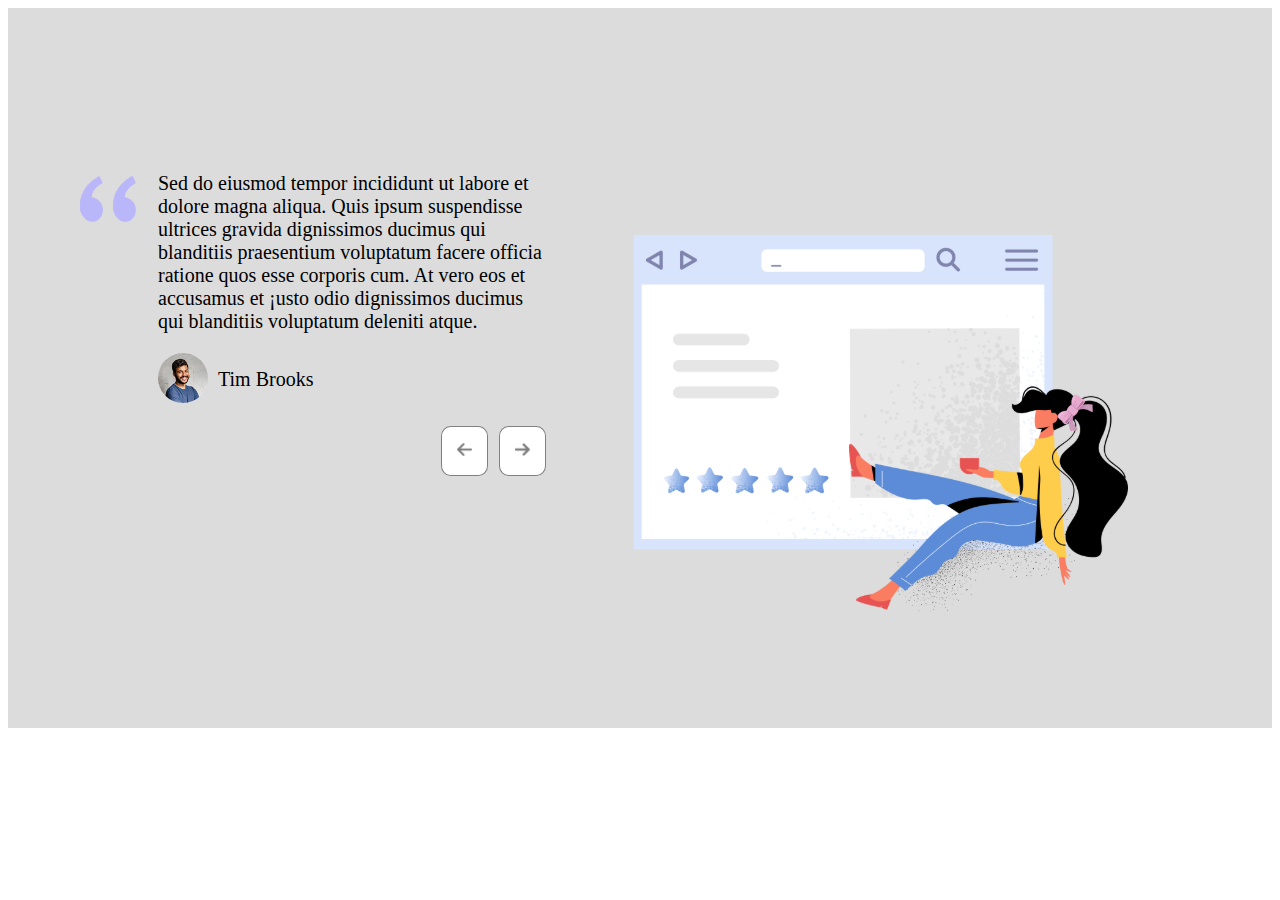
==== HTML_CSS/index.html @ 1d53e99b "añadiendo html y css seccion 4" ====
<!DOCTYPE html>
<html lang="en">
<head>
    <meta charset="UTF-8">
    <meta http-equiv="X-UA-Compatible" content="IE=edge">
    <meta name="viewport" content="width=device-width, initial-scale=1.0">
    <link rel="stylesheet" type="text/css" href="CSS/index.css">
    <title>LABORATORIO_EXTRA</title>
</head>
<body>
    <div class="Contenedor">
        <div class="Header">
           
        </div>
        <div class="Seccion1">

        </div>
        <div class="Seccion2">

        </div>
        <div class="Seccion3">

        </div>
        
        <div class="Seccion4">
            <div class="izquierda">
                <img src="IMAGENES/bloquote.png" class="comillas">
                <div class="texto">

                    <p>Sed do eiusmod tempor incididunt ut labore et dolore magna aliqua. Quis ipsum suspendisse ultrices gravida dignissimos
                        
                        
                        ducimus qui blanditiis praesentium voluptatum facere officia
                        ratione quos esse corporis cum.
                        
                        At vero eos et accusamus et ¡usto odio dignissimos ducimus qui
                        blanditiis voluptatum deleniti atque.
                        </p>
                    <img src="IMAGENES/people.jpeg" class="imagenpersona">
                    <p class="nombrepersona">Tim Brooks</p>

                
                <div class="botones">
                    <button type="button" class="botonizq"> <img src="IMAGENES/flecha-drc.png" class="boton1"></button>
                    <button type="button" class="botondca" > <img src="IMAGENES/flecha-izq.png" class="boton2"></button>
                </div>
            </div>
            </div>
            <div class="derecha">
            <img src="IMAGENES/illustration-2.svg">
            
        </div>
        </div>
        <div class="Footer">
        </div>
    </div>
</body>
</html>
---- HTML_CSS/CSS/index.css ----
.Seccion4 {

    align-items: left;
	display: flex;
	flex-direction: row;
	height: 80vh;
    background-color:#DCDCDC;
}
.comillas{
    align-content: left;
    margin-right: -23px;
    margin-top:160px;
    margin-left:70px;
    height:60px;
    width: 60px;

}



.imagenpersona{
    height: 50px;
    width: 50px;
    border-radius: 50%;
}
.izquierda {
	flex: 1;
	display: flex;
	flex-direction: column;
	align-items: left;
}

.texto {
    margin-top:-76px;
    margin-left:150px;
    width: 100%;
    font-size: 20px;
}

.botones{
    margin-top: 12px;
    align-items: right;
    float:right;
}
.boton1,.boton2{
    opacity: 50%;
    height:15px;
    width:15px;
}

.botonizq,.botondca{
    margin: 3px;
    padding:15px;
    background-color: white;
    border-radius: 20%;
    border: 0.4px solid grey;
    
}

.nombrepersona{
margin-left:60px;
margin-top: -40px;
}
.derecha {
    margin-left:90px;
    margin-top: 110px;
	flex: 2;
	display: flex;
	align-items: center;
	justify-content: center;
}
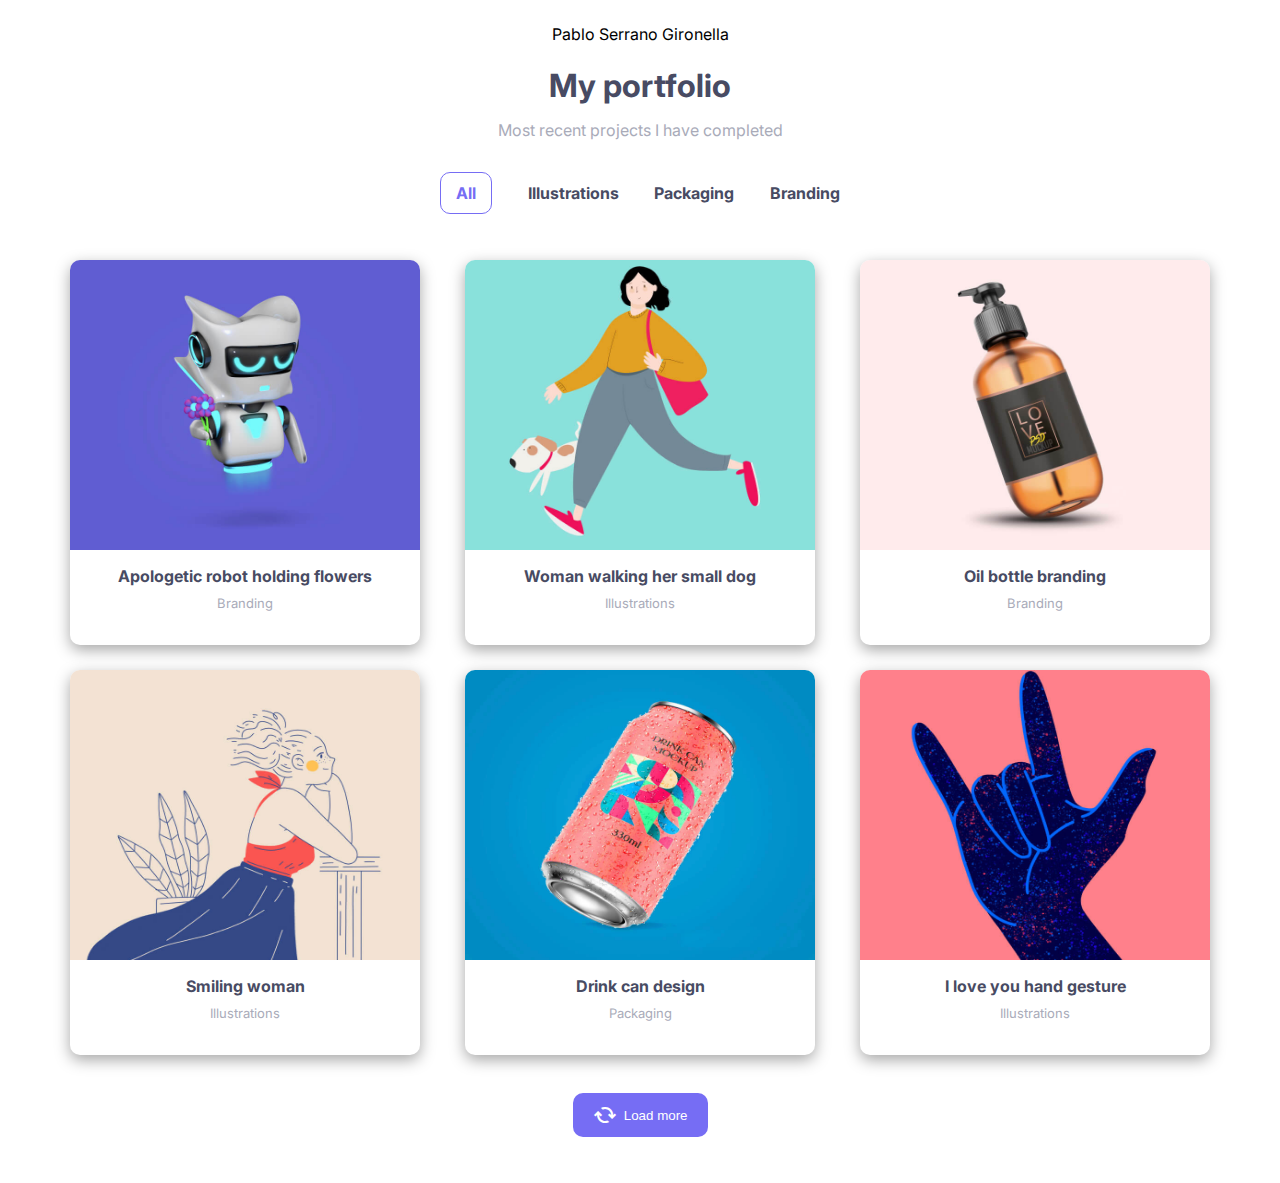
==== commit b5514162: "Terminado seccion 3" ====
--- a/HTML_CSS/index.html
+++ b/HTML_CSS/index.html
@@ -4,13 +4,17 @@
     <meta charset="UTF-8">
     <meta http-equiv="X-UA-Compatible" content="IE=edge">
     <meta name="viewport" content="width=device-width, initial-scale=1.0">
-    <link rel="stylesheet" type="text/css" href="CSS/index.css">
+    <link rel="preconnect" href="https://fonts.googleapis.com">
+    <link rel="preconnect" href="https://fonts.gstatic.com" crossorigin>
+    <link href="https://fonts.googleapis.com/css2?family=Inter&display=swap" rel="stylesheet">
+    <link rel="stylesheet" href="https://fonts.googleapis.com/css2?family=Material+Symbols+Outlined:opsz,wght,FILL,GRAD@48,400,0,0" />
+    <link rel="stylesheet" href="../HTML_CSS/CSS/index.css">
     <title>LABORATORIO_EXTRA</title>
 </head>
 <body>
     <div class="Contenedor">
         <div class="Header">
-           
+            <P>Pablo Serrano Gironella</P>
         </div>
         <div class="Seccion1">
 
@@ -19,39 +23,106 @@
 
         </div>
         <div class="Seccion3">
+            <div class="Contenedor">
+                <div class="Titulo">
+                    <h1>My portfolio</h1>
+                </div>
+                <div class="Subtitulo">
+                    <p>Most recent projects I have completed</p>
+                </div>
+                <div class="Nav">
+                    <div class="Azulito"><b>All</b></div>
+                    <p><b>Illustrations</b></p>
+                    <p><b>Packaging</b></p>
+                    <p><b>Branding</b></p>
+                </div>
+                <div class="FilaTarjeta">
+                    <div class="Tarjeta">
+                        <div class="Imagen">
+                            <img class="Images" src="../HTML_CSS/IMAGENES/image-01.png" alt="Imagen-1">
+                        </div>
+                        <div class="TituloTar">
+                            <p><b>Apologetic robot holding flowers</b></p>
+                        </div>
+                        <div class="SubtituloTar">
+                            <div class="Texto">Branding</div>
+                        </div>
+                    </div>
+                    <div class="Tarjeta">
+                        <div class="Imagen">
+                            <img class="Images" src="../HTML_CSS/IMAGENES/image-02.png" alt="Imagen-2">
+                        </div>
+                        <div class="TituloTar">
+                            <p><b>Woman walking her small dog</b></p>
+                        </div>
+                        <div class="SubtituloTar">
+                            <div class="Texto">Illustrations</div>
+                        </div>
+                    </div>
+                    <div class="Tarjeta">
+                        <div class="Imagen">
+                            <img class="Images" src="../HTML_CSS/IMAGENES/image-03.png" alt="Imagen-3">
+                        </div>
+                        <div class="TituloTar">
+                            <p><b>Oil bottle branding</b></p>
+                        </div>
+                        <div class="SubtituloTar">
+                            <div class="Texto">Branding</div>
+                        </div>
+                    </div>
+                </div>
+                <div class="FilaTarjeta">
+                    <div class="Tarjeta">
+                        <div class="Imagen">
+                            <img class="Images" src="../HTML_CSS/IMAGENES/image-04.png" alt="Imagen-4">
+                        </div>
+                        <div class="TituloTar">
+                            <p><b>Smiling woman</b></p>
+                        </div>
+                        <div class="SubtituloTar">
+                            <div class="Texto">Illustrations</div>
+                        </div>
+                    </div>
+                    <div class="Tarjeta">
+                        <div class="Imagen">
+                            <img class="Images" src="../HTML_CSS/IMAGENES/image-05.png" alt="Imagen-5">
+                        </div>
+                        <div class="TituloTar">
+                            <p><b>Drink can design</b></p>
+                        </div>
+                        <div class="SubtituloTar">
+                            <div class="Texto">Packaging</div>
+                        </div>
+                    </div>
+                    <div class="Tarjeta">
+                        <div class="Imagen">
+                            <img class="Images" src="../HTML_CSS/IMAGENES/image-06.png" alt="Imagen-6">
+                        </div>
+                        <div class="TituloTar">
+                            <p><b>I love you hand gesture</b></p>
+                        </div>
+                        <div class="SubtituloTar">
+                            <div class="Texto">Illustrations</div>
+                        </div>
+                    </div>
+                </div>
+                <div class="EspacioBoton">
+                    <button class="button">
+                        <div class="Boton">
+                            <div class="Refresh">
+                                <span id="Blanco" class="material-symbols-outlined">cached</span>
+                            </div>
+                            <p>Load more</p>
+                        </div>
+                    </button>
+                </div>
+            </div>
+        </div>
+        <div class="Seccion4">
 
         </div>
-        
-        <div class="Seccion4">
-            <div class="izquierda">
-                <img src="IMAGENES/bloquote.png" class="comillas">
-                <div class="texto">
+        <div class="Footer">
 
-                    <p>Sed do eiusmod tempor incididunt ut labore et dolore magna aliqua. Quis ipsum suspendisse ultrices gravida dignissimos
-                        
-                        
-                        ducimus qui blanditiis praesentium voluptatum facere officia
-                        ratione quos esse corporis cum.
-                        
-                        At vero eos et accusamus et ¡usto odio dignissimos ducimus qui
-                        blanditiis voluptatum deleniti atque.
-                        </p>
-                    <img src="IMAGENES/people.jpeg" class="imagenpersona">
-                    <p class="nombrepersona">Tim Brooks</p>
-
-                
-                <div class="botones">
-                    <button type="button" class="botonizq"> <img src="IMAGENES/flecha-drc.png" class="boton1"></button>
-                    <button type="button" class="botondca" > <img src="IMAGENES/flecha-izq.png" class="boton2"></button>
-                </div>
-            </div>
-            </div>
-            <div class="derecha">
-            <img src="IMAGENES/illustration-2.svg">
-            
-        </div>
-        </div>
-        <div class="Footer">
         </div>
     </div>
 </body>
--- a/HTML_CSS/CSS/index.css
+++ b/HTML_CSS/CSS/index.css
@@ -1,71 +1,162 @@
-.Seccion4 {
-
-    align-items: left;
-	display: flex;
-	flex-direction: row;
-	height: 80vh;
-    background-color:#DCDCDC;
-}
-.comillas{
-    align-content: left;
-    margin-right: -23px;
-    margin-top:160px;
-    margin-left:70px;
-    height:60px;
-    width: 60px;
-
+body{
+    font-family: 'Inter', sans-serif;
 }
 
+.header-grid {
+    display: grid;
+    grid-template-columns: 80px auto auto auto auto auto auto auto;
+    gap: 10px;
+    padding: 10px;
+    box-shadow: 0px 2px 3px 0px gray;
+    height: 85px;
+    position: relative;
+}
 
-
-.imagenpersona{
-    height: 50px;
-    width: 50px;
-    border-radius: 50%;
-}
-.izquierda {
-	flex: 1;
-	display: flex;
-	flex-direction: column;
-	align-items: left;
+.imagen-logo {
+    box-shadow: 0px 0px 3px 0px gray;
+    height: 70px;
+    width: 70px;
+    border-radius: 30px;
+    margin-top: 10%;
 }
 
 .texto {
-    margin-top:-76px;
-    margin-left:150px;
-    width: 100%;
-    font-size: 20px;
+    font-family: 'Inter', sans-serif;
+    font-size: 35px;
+    color: rgb(68, 68, 68);
 }
 
-.botones{
-    margin-top: 12px;
-    align-items: right;
-    float:right;
-}
-.boton1,.boton2{
-    opacity: 50%;
-    height:15px;
-    width:15px;
+.Images{
+    width: 350px;
+    height: 290px;
+    border-top-left-radius: 10px;
+    border-top-right-radius: 10px;
 }
 
-.botonizq,.botondca{
-    margin: 3px;
-    padding:15px;
-    background-color: white;
-    border-radius: 20%;
-    border: 0.4px solid grey;
-    
+#Blanco{
+    color: white;
 }
 
-.nombrepersona{
-margin-left:60px;
-margin-top: -40px;
+.button{
+    display: flex;
+    flex-direction: row;
+    justify-content: center;
+    color: white;
+    background-color: #766df4;
+    border: none;
+    border-radius: 10px;
+    width: 135px;
 }
-.derecha {
-    margin-left:90px;
-    margin-top: 110px;
-	flex: 2;
-	display: flex;
-	align-items: center;
-	justify-content: center;
+
+.Contenedor{
+    display: flex;
+    flex-direction: column;
+    align-items: center;
+    font-family: 'Inter', sans-serif;
 }
+
+.Titulo{
+    display: flex;
+    flex-direction: column;
+    align-items: center;
+    justify-content: center;
+    height: 50px;
+    color: rgb(72, 75, 99);
+}
+
+.Subtitulo{
+    display: flex;
+    flex-direction: column;
+    align-items: center;
+    justify-content: center;
+    height: 40px;
+    color: rgb(169, 171, 185);
+    font-size: 16px;
+}
+
+.Nav{
+    display: flex;
+    flex-direction: row;
+    justify-content: space-between;
+    align-items: center;
+    height: 85px;
+    width: 400px;
+    color: rgb(72, 75, 99);
+}
+
+.Azulito{
+    display: flex;
+    flex-direction: column;
+    align-items: center;
+    justify-content: center;
+    height: 40px;
+    width: 50px;
+    color: #766df4;
+    border: 1px solid #766df4;
+    border-radius: 10px;
+}
+
+.FilaTarjeta{
+    display: flex;
+    flex-direction: row;
+    align-items: center;
+    justify-content: space-between;
+    margin-top: 25px;
+    width: 1140px;
+}
+
+.Tarjeta{
+    display: flex;
+    flex-direction: column;
+    align-items: center;
+    justify-content: center;
+    border-radius: 10px;
+    box-shadow: rgba(0, 0, 0, 0.35) 0px 5px 15px;
+}
+
+.Imagen{
+    display: flex;
+    width: 350px;
+    height: 290px;
+}
+
+.TituloTar{
+    display: flex;
+    flex-direction: row;
+    height: 45px;
+    color: rgb(72, 75, 99);
+}
+
+.SubtituloTar{
+    display: flex;
+    flex-direction: row;
+    font-size: 13px;
+    color: rgb(169, 171, 185);
+}
+
+.Texto{
+    display: flex;
+    flex-direction: row;
+    height: 50px;
+}
+
+.EspacioBoton{
+    display: flex;
+    flex-direction: column;
+    align-items: flex-start;
+    height: 120px;
+    justify-content: space-around;
+}
+
+.Boton{
+    display: flex;
+    flex-direction: row;
+    justify-content: space-between;
+    width: 95px;
+}
+
+.Refresh{
+    display: flex;
+    flex-direction: column;
+    justify-content: center;
+}
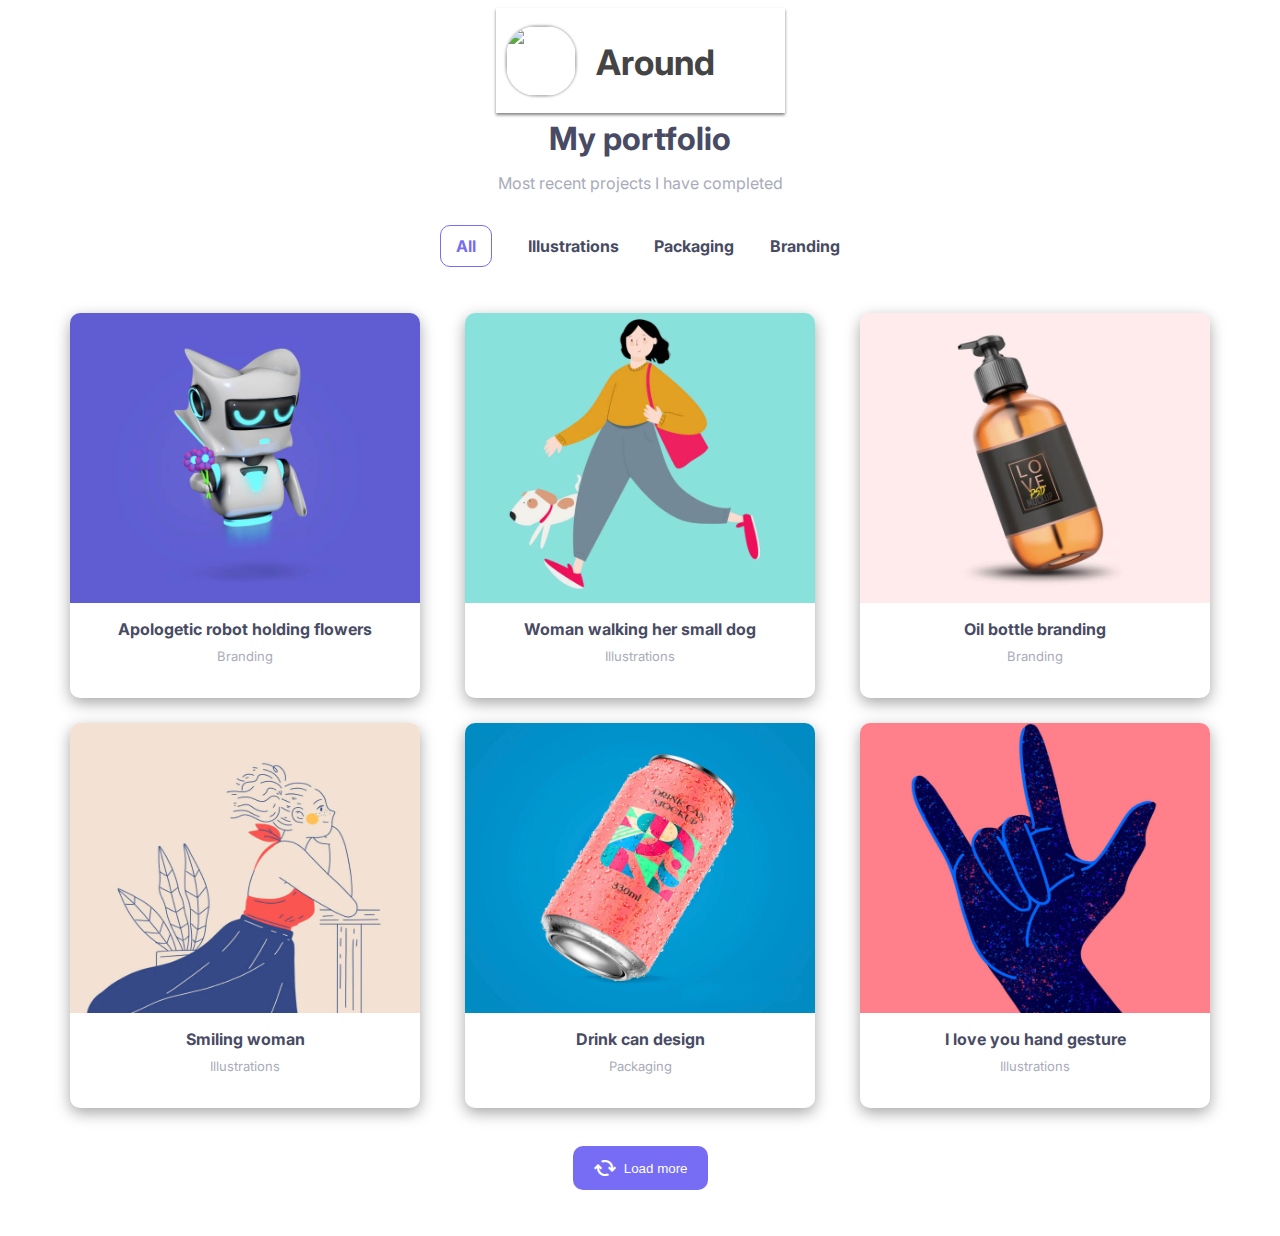
==== commit d8be5b7b: "Merge branch 'feature/Seccion3' into develop" ====
--- a/HTML_CSS/index.html
+++ b/HTML_CSS/index.html
@@ -13,11 +13,9 @@
 </head>
 <body>
     <div class="Contenedor">
-        <div class="Header">
-            <P>Pablo Serrano Gironella</P>
-        </div>
-        <div class="Seccion1">
-
+        <div class="header-grid">
+            <img class="imagen-logo" src="D:\pserrano\LENGMAR\LABREC\HTML_CSS\IMAGENES\logo-icon.png">
+            <h1 class="texto">Around</h1>
         </div>
         <div class="Seccion2">
 
--- a/HTML_CSS/CSS/index.css
+++ b/HTML_CSS/CSS/index.css
@@ -1,7 +1,6 @@
 body{
     font-family: 'Inter', sans-serif;
 }
-
 .header-grid {
     display: grid;
     grid-template-columns: 80px auto auto auto auto auto auto auto;
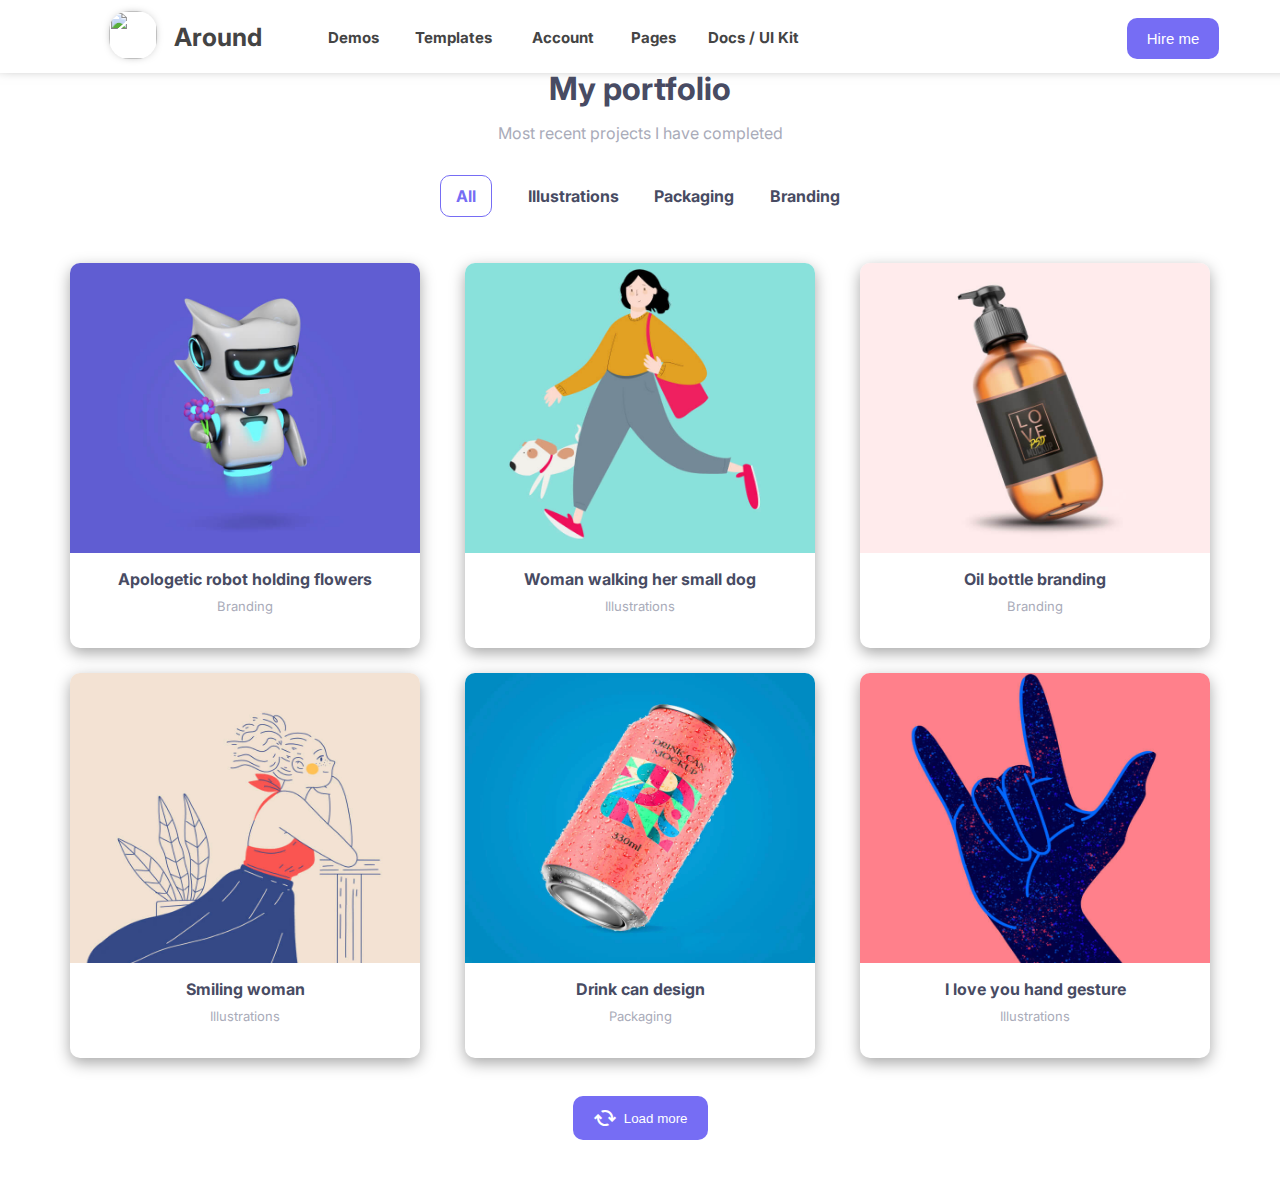
==== commit 65e08a53: "Terminado header" ====
--- a/HTML_CSS/index.html
+++ b/HTML_CSS/index.html
@@ -1,5 +1,6 @@
 <!DOCTYPE html>
 <html lang="en">
+
 <head>
     <meta charset="UTF-8">
     <meta http-equiv="X-UA-Compatible" content="IE=edge">
@@ -7,121 +8,150 @@
     <link rel="preconnect" href="https://fonts.googleapis.com">
     <link rel="preconnect" href="https://fonts.gstatic.com" crossorigin>
     <link href="https://fonts.googleapis.com/css2?family=Inter&display=swap" rel="stylesheet">
-    <link rel="stylesheet" href="https://fonts.googleapis.com/css2?family=Material+Symbols+Outlined:opsz,wght,FILL,GRAD@48,400,0,0" />
+    <link rel="stylesheet"
+        href="https://fonts.googleapis.com/css2?family=Material+Symbols+Outlined:opsz,wght,FILL,GRAD@48,400,0,0" />
     <link rel="stylesheet" href="../HTML_CSS/CSS/index.css">
     <title>LABORATORIO_EXTRA</title>
 </head>
+
 <body>
-    <div class="Contenedor">
-        <div class="header-grid">
-            <img class="imagen-logo" src="D:\pserrano\LENGMAR\LABREC\HTML_CSS\IMAGENES\logo-icon.png">
-            <h1 class="texto">Around</h1>
-        </div>
-        <div class="Seccion2">
-
-        </div>
-        <div class="Seccion3">
-            <div class="Contenedor">
-                <div class="Titulo">
-                    <h1>My portfolio</h1>
-                </div>
-                <div class="Subtitulo">
-                    <p>Most recent projects I have completed</p>
-                </div>
-                <div class="Nav">
-                    <div class="Azulito"><b>All</b></div>
-                    <p><b>Illustrations</b></p>
-                    <p><b>Packaging</b></p>
-                    <p><b>Branding</b></p>
-                </div>
-                <div class="FilaTarjeta">
-                    <div class="Tarjeta">
-                        <div class="Imagen">
-                            <img class="Images" src="../HTML_CSS/IMAGENES/image-01.png" alt="Imagen-1">
-                        </div>
-                        <div class="TituloTar">
-                            <p><b>Apologetic robot holding flowers</b></p>
-                        </div>
-                        <div class="SubtituloTar">
-                            <div class="Texto">Branding</div>
-                        </div>
-                    </div>
-                    <div class="Tarjeta">
-                        <div class="Imagen">
-                            <img class="Images" src="../HTML_CSS/IMAGENES/image-02.png" alt="Imagen-2">
-                        </div>
-                        <div class="TituloTar">
-                            <p><b>Woman walking her small dog</b></p>
-                        </div>
-                        <div class="SubtituloTar">
-                            <div class="Texto">Illustrations</div>
-                        </div>
-                    </div>
-                    <div class="Tarjeta">
-                        <div class="Imagen">
-                            <img class="Images" src="../HTML_CSS/IMAGENES/image-03.png" alt="Imagen-3">
-                        </div>
-                        <div class="TituloTar">
-                            <p><b>Oil bottle branding</b></p>
-                        </div>
-                        <div class="SubtituloTar">
-                            <div class="Texto">Branding</div>
-                        </div>
-                    </div>
-                </div>
-                <div class="FilaTarjeta">
-                    <div class="Tarjeta">
-                        <div class="Imagen">
-                            <img class="Images" src="../HTML_CSS/IMAGENES/image-04.png" alt="Imagen-4">
-                        </div>
-                        <div class="TituloTar">
-                            <p><b>Smiling woman</b></p>
-                        </div>
-                        <div class="SubtituloTar">
-                            <div class="Texto">Illustrations</div>
-                        </div>
-                    </div>
-                    <div class="Tarjeta">
-                        <div class="Imagen">
-                            <img class="Images" src="../HTML_CSS/IMAGENES/image-05.png" alt="Imagen-5">
-                        </div>
-                        <div class="TituloTar">
-                            <p><b>Drink can design</b></p>
-                        </div>
-                        <div class="SubtituloTar">
-                            <div class="Texto">Packaging</div>
-                        </div>
-                    </div>
-                    <div class="Tarjeta">
-                        <div class="Imagen">
-                            <img class="Images" src="../HTML_CSS/IMAGENES/image-06.png" alt="Imagen-6">
-                        </div>
-                        <div class="TituloTar">
-                            <p><b>I love you hand gesture</b></p>
-                        </div>
-                        <div class="SubtituloTar">
-                            <div class="Texto">Illustrations</div>
-                        </div>
-                    </div>
-                </div>
-                <div class="EspacioBoton">
-                    <button class="button">
-                        <div class="Boton">
-                            <div class="Refresh">
-                                <span id="Blanco" class="material-symbols-outlined">cached</span>
-                            </div>
-                            <p>Load more</p>
-                        </div>
-                    </button>
+    <div class="header">
+        <div class="flex-container">
+            <div> </div>
+            <div>
+                <img class="imagen-logo" src="D:\pserrano\LENGMAR\LABREC\HTML_CSS\IMAGENES\logo-icon.png">
+            </div>
+            <div>
+                <h1 class="texto">Around</h1>
+            </div>
+            <div>
+                <h3 class="texto-peq">Demos</h3>
+            </div>
+            <div>
+                <h3 class="texto-peq">Templates</h3>
+            </div>
+            <div>
+                <h3 class="texto-peq">Account</h3>
+            </div>
+            <div>
+                <h3 class="texto-peq">Pages</h3>
+            </div>
+            <div>
+                <h3 class="texto-peq">Docs / UI Kit</h3>
+            </div>
+            <div> </div>
+            <div>
+                <div>
+                    <button class="btn">Hire me</button>
                 </div>
             </div>
         </div>
-        <div class="Seccion4">
+    </div>
+    <div class="Seccion2">
 
-        </div>
-        <div class="Footer">
-
+    </div>
+    <div class="Seccion3">
+        <div class="Contenedor">
+            <div class="Titulo">
+                <h1>My portfolio</h1>
+            </div>
+            <div class="Subtitulo">
+                <p>Most recent projects I have completed</p>
+            </div>
+            <div class="Nav">
+                <div class="Azulito"><b>All</b></div>
+                <p><b>Illustrations</b></p>
+                <p><b>Packaging</b></p>
+                <p><b>Branding</b></p>
+            </div>
+            <div class="FilaTarjeta">
+                <div class="Tarjeta">
+                    <div class="Imagen">
+                        <img class="Images" src="../HTML_CSS/IMAGENES/image-01.png" alt="Imagen-1">
+                    </div>
+                    <div class="TituloTar">
+                        <p><b>Apologetic robot holding flowers</b></p>
+                    </div>
+                    <div class="SubtituloTar">
+                        <div class="Texto">Branding</div>
+                    </div>
+                </div>
+                <div class="Tarjeta">
+                    <div class="Imagen">
+                        <img class="Images" src="../HTML_CSS/IMAGENES/image-02.png" alt="Imagen-2">
+                    </div>
+                    <div class="TituloTar">
+                        <p><b>Woman walking her small dog</b></p>
+                    </div>
+                    <div class="SubtituloTar">
+                        <div class="Texto">Illustrations</div>
+                    </div>
+                </div>
+                <div class="Tarjeta">
+                    <div class="Imagen">
+                        <img class="Images" src="../HTML_CSS/IMAGENES/image-03.png" alt="Imagen-3">
+                    </div>
+                    <div class="TituloTar">
+                        <p><b>Oil bottle branding</b></p>
+                    </div>
+                    <div class="SubtituloTar">
+                        <div class="Texto">Branding</div>
+                    </div>
+                </div>
+            </div>
+            <div class="FilaTarjeta">
+                <div class="Tarjeta">
+                    <div class="Imagen">
+                        <img class="Images" src="../HTML_CSS/IMAGENES/image-04.png" alt="Imagen-4">
+                    </div>
+                    <div class="TituloTar">
+                        <p><b>Smiling woman</b></p>
+                    </div>
+                    <div class="SubtituloTar">
+                        <div class="Texto">Illustrations</div>
+                    </div>
+                </div>
+                <div class="Tarjeta">
+                    <div class="Imagen">
+                        <img class="Images" src="../HTML_CSS/IMAGENES/image-05.png" alt="Imagen-5">
+                    </div>
+                    <div class="TituloTar">
+                        <p><b>Drink can design</b></p>
+                    </div>
+                    <div class="SubtituloTar">
+                        <div class="Texto">Packaging</div>
+                    </div>
+                </div>
+                <div class="Tarjeta">
+                    <div class="Imagen">
+                        <img class="Images" src="../HTML_CSS/IMAGENES/image-06.png" alt="Imagen-6">
+                    </div>
+                    <div class="TituloTar">
+                        <p><b>I love you hand gesture</b></p>
+                    </div>
+                    <div class="SubtituloTar">
+                        <div class="Texto">Illustrations</div>
+                    </div>
+                </div>
+            </div>
+            <div class="EspacioBoton">
+                <button class="button">
+                    <div class="Boton">
+                        <div class="Refresh">
+                            <span id="Blanco" class="material-symbols-outlined">cached</span>
+                        </div>
+                        <p>Load more</p>
+                    </div>
+                </button>
+            </div>
         </div>
     </div>
+    <div class="Seccion4">
+
+    </div>
+    <div class="Footer">
+
+    </div>
 </body>
+
 </html>--- a/HTML_CSS/CSS/index.css
+++ b/HTML_CSS/CSS/index.css
@@ -1,29 +1,60 @@
 body{
     font-family: 'Inter', sans-serif;
 }
-.header-grid {
-    display: grid;
-    grid-template-columns: 80px auto auto auto auto auto auto auto;
-    gap: 10px;
-    padding: 10px;
-    box-shadow: 0px 2px 3px 0px gray;
-    height: 85px;
-    position: relative;
-}
 
 .imagen-logo {
-    box-shadow: 0px 0px 3px 0px gray;
-    height: 70px;
-    width: 70px;
-    border-radius: 30px;
-    margin-top: 10%;
+    height: 48px;
+    width: 48px;
+    border-radius: 20px;
+    margin-top: 13px;
+    margin-bottom: -20px;
+    box-shadow: 0px 0px 12px -7px;
 }
 
 .texto {
     font-family: 'Inter', sans-serif;
-    font-size: 35px;
+    font-size: 25px;
+    line-height: 45px;
+    margin-left: -20%;
     color: rgb(68, 68, 68);
 }
+
+.texto-peq {
+    font-family: 'Inter', sans-serif;
+    font-size: 15px;
+    line-height: 30px;
+    color: rgb(68, 68, 68);
+    margin-top: 25px;
+}
+
+.texto-peq:hover:not(.active) {
+    color: rgb(118, 109, 244);
+}
+
+.flex-container {
+    display: grid;
+    grid-template-columns: 60px 100px 120px 100px 110px 90px 100px 120px 300px 150px;
+    margin: -10px;
+    box-shadow: 10px -20px 15px 10px;
+  }
+.flex-container > div {
+    width: 150px;
+    height: 75px;
+    text-align: center;
+}
+
+.btn {
+    margin-top: 20px;
+    background-color: rgb(118, 109, 244);
+    border: none;
+    border-radius: 10px;
+    color: white;
+    padding: 12px 20px;
+    font-size: 15px;
+  }
+  .btn:hover {
+    background-color:rgb(96, 88, 199);
+  }
 
 .Images{
     width: 350px;
@@ -158,4 +189,4 @@
     display: flex;
     flex-direction: column;
     justify-content: center;
-}
+}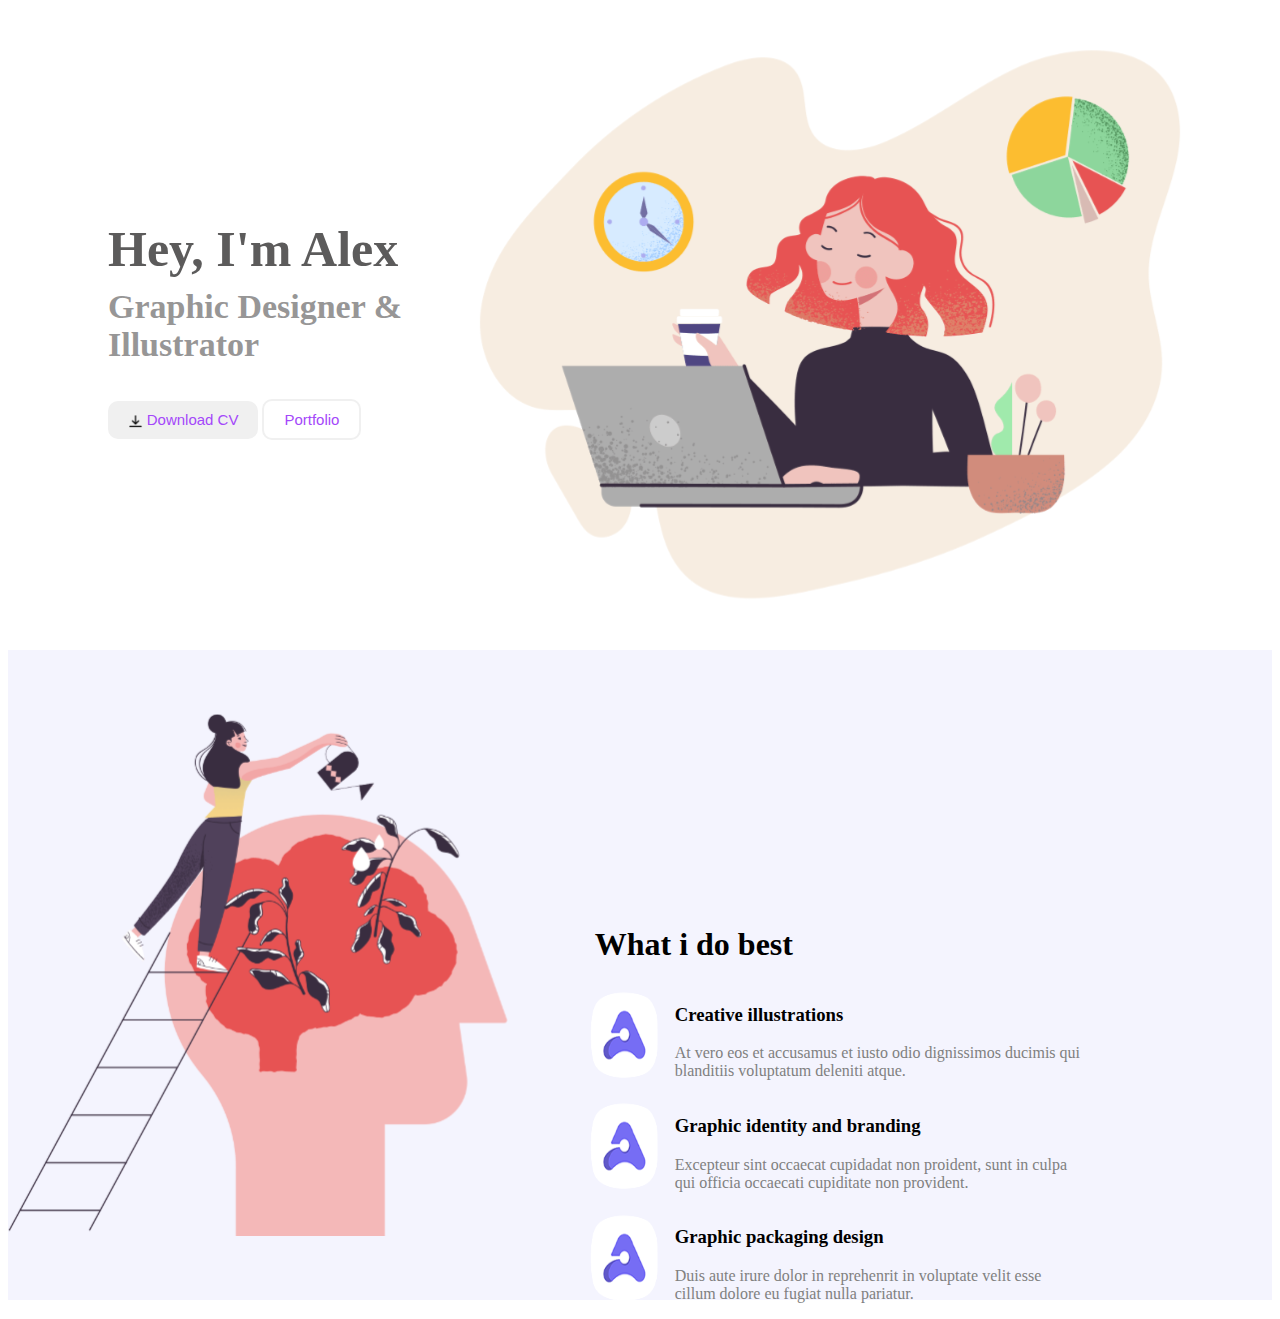
==== commit ba221691: "Subiendo cambios seccion 1 y 2" ====
--- a/HTML_CSS/index.html
+++ b/HTML_CSS/index.html
@@ -1,157 +1,73 @@
 <!DOCTYPE html>
 <html lang="en">
-
 <head>
     <meta charset="UTF-8">
     <meta http-equiv="X-UA-Compatible" content="IE=edge">
     <meta name="viewport" content="width=device-width, initial-scale=1.0">
-    <link rel="preconnect" href="https://fonts.googleapis.com">
-    <link rel="preconnect" href="https://fonts.gstatic.com" crossorigin>
-    <link href="https://fonts.googleapis.com/css2?family=Inter&display=swap" rel="stylesheet">
-    <link rel="stylesheet"
-        href="https://fonts.googleapis.com/css2?family=Material+Symbols+Outlined:opsz,wght,FILL,GRAD@48,400,0,0" />
-    <link rel="stylesheet" href="../HTML_CSS/CSS/index.css">
     <title>LABORATORIO_EXTRA</title>
+    <link rel="stylesheet" href="CSS/index.css">
 </head>
-
 <body>
-    <div class="header">
-        <div class="flex-container">
-            <div> </div>
-            <div>
-                <img class="imagen-logo" src="D:\pserrano\LENGMAR\LABREC\HTML_CSS\IMAGENES\logo-icon.png">
+    <div class="Contenedor">
+        <div class="Header">
+            <P></P>
+        </div>
+        <div class="seccion1">
+            <div class="texto">
+                <h2 class="texto1">Hey, I'm Alex</h2>
+                <h3 class="texto2">Graphic Designer & <br>Illustrator</h3>
+            <div class="botones">
+                <button class="boton1">
+                    <img src="IMAGENES/descargar.png" alt="Boton de descargar" srcset="">
+                    <span>Download CV</span>
+                </button>
+                <button class="boton2">
+                    <span>Portfolio</span>
+                </button>
             </div>
-            <div>
-                <h1 class="texto">Around</h1>
-            </div>
-            <div>
-                <h3 class="texto-peq">Demos</h3>
-            </div>
-            <div>
-                <h3 class="texto-peq">Templates</h3>
-            </div>
-            <div>
-                <h3 class="texto-peq">Account</h3>
-            </div>
-            <div>
-                <h3 class="texto-peq">Pages</h3>
-            </div>
-            <div>
-                <h3 class="texto-peq">Docs / UI Kit</h3>
-            </div>
-            <div> </div>
-            <div>
-                <div>
-                    <button class="btn">Hire me</button>
-                </div>
             </div>
         </div>
-    </div>
-    <div class="Seccion2">
 
-    </div>
-    <div class="Seccion3">
-        <div class="Contenedor">
-            <div class="Titulo">
-                <h1>My portfolio</h1>
-            </div>
-            <div class="Subtitulo">
-                <p>Most recent projects I have completed</p>
-            </div>
-            <div class="Nav">
-                <div class="Azulito"><b>All</b></div>
-                <p><b>Illustrations</b></p>
-                <p><b>Packaging</b></p>
-                <p><b>Branding</b></p>
-            </div>
-            <div class="FilaTarjeta">
-                <div class="Tarjeta">
-                    <div class="Imagen">
-                        <img class="Images" src="../HTML_CSS/IMAGENES/image-01.png" alt="Imagen-1">
-                    </div>
-                    <div class="TituloTar">
-                        <p><b>Apologetic robot holding flowers</b></p>
-                    </div>
-                    <div class="SubtituloTar">
-                        <div class="Texto">Branding</div>
-                    </div>
-                </div>
-                <div class="Tarjeta">
-                    <div class="Imagen">
-                        <img class="Images" src="../HTML_CSS/IMAGENES/image-02.png" alt="Imagen-2">
-                    </div>
-                    <div class="TituloTar">
-                        <p><b>Woman walking her small dog</b></p>
-                    </div>
-                    <div class="SubtituloTar">
-                        <div class="Texto">Illustrations</div>
-                    </div>
-                </div>
-                <div class="Tarjeta">
-                    <div class="Imagen">
-                        <img class="Images" src="../HTML_CSS/IMAGENES/image-03.png" alt="Imagen-3">
-                    </div>
-                    <div class="TituloTar">
-                        <p><b>Oil bottle branding</b></p>
-                    </div>
-                    <div class="SubtituloTar">
-                        <div class="Texto">Branding</div>
-                    </div>
-                </div>
-            </div>
-            <div class="FilaTarjeta">
-                <div class="Tarjeta">
-                    <div class="Imagen">
-                        <img class="Images" src="../HTML_CSS/IMAGENES/image-04.png" alt="Imagen-4">
-                    </div>
-                    <div class="TituloTar">
-                        <p><b>Smiling woman</b></p>
-                    </div>
-                    <div class="SubtituloTar">
-                        <div class="Texto">Illustrations</div>
-                    </div>
-                </div>
-                <div class="Tarjeta">
-                    <div class="Imagen">
-                        <img class="Images" src="../HTML_CSS/IMAGENES/image-05.png" alt="Imagen-5">
-                    </div>
-                    <div class="TituloTar">
-                        <p><b>Drink can design</b></p>
-                    </div>
-                    <div class="SubtituloTar">
-                        <div class="Texto">Packaging</div>
-                    </div>
-                </div>
-                <div class="Tarjeta">
-                    <div class="Imagen">
-                        <img class="Images" src="../HTML_CSS/IMAGENES/image-06.png" alt="Imagen-6">
-                    </div>
-                    <div class="TituloTar">
-                        <p><b>I love you hand gesture</b></p>
-                    </div>
-                    <div class="SubtituloTar">
-                        <div class="Texto">Illustrations</div>
-                    </div>
-                </div>
-            </div>
-            <div class="EspacioBoton">
-                <button class="button">
-                    <div class="Boton">
-                        <div class="Refresh">
-                            <span id="Blanco" class="material-symbols-outlined">cached</span>
-                        </div>
-                        <p>Load more</p>
-                    </div>
-                </button>
-            </div>
+        <div class="Seccion2">
+
+
+            <div class="textoseccion2">
+                <h1>What i do best</h1>
+                <div class="parte1">
+             <img class="ima1" src="IMAGENES/logo-icon.png" srcset="">
+            <h3>Creative illustrations</h3>
+            <p class="sub1">At vero eos et accusamus et iusto odio dignissimos ducimis qui <br/> blanditiis
+                voluptatum deleniti atque.
+            </p>
+        </div>
+        <div class="parte2">
+            <img class="ima2" src="IMAGENES/logo-icon.png" srcset="">
+            <h3>Graphic identity and branding</h3>
+            <p class="sub2">
+                Excepteur sint occaecat cupidadat non proident, sunt in culpa<br/>
+                qui officia occaecati cupiditate non provident.
+            </p>
+        </div>
+        <div class="parte3">
+            <img class="ima3" src="IMAGENES/logo-icon.png" srcset="">
+            <h3>Graphic packaging design</h3>
+            <p class="sub3">
+                Duis aute irure dolor in reprehenrit in voluptate  velit esse<br/>
+                cillum dolore eu fugiat nulla pariatur.
+            </p>
+        </div>
+        </div>
+        </div>
+
+        <div class="Seccion3">
+            <p></p>
+        </div>
+        <div class="Seccion4">
+
+        </div>
+        <div class="Footer">
+
         </div>
     </div>
-    <div class="Seccion4">
-
-    </div>
-    <div class="Footer">
-
-    </div>
 </body>
-
 </html>--- a/HTML_CSS/CSS/index.css
+++ b/HTML_CSS/CSS/index.css
@@ -1,192 +1,99 @@
-body{
-    font-family: 'Inter', sans-serif;
+
+.boton1 img{
+    width: 15px;
+    height: 15px;
+    max-width: 100%;
+    display: inline-block;
+    vertical-align: middle;
+    color: rgb(164, 71, 250);
+  }
+
+.boton1{
+ background-color: rgb(240, 240, 240);
+ border: 5px;
+ text-align: center;
+ border-radius: 10px;
+ padding: 10px 20px;
+}
+  .botones span{
+    font-size: 15px;
+    color: rgb(164, 71, 250);
+  }
+  .botones{
+    margin-block-start: 35px;
+  }
+
+.boton2{
+    background-color: rgb(255, 255, 255);
+    border: 2px solid rgb(240, 240, 240);
+    border-radius: 10px;
+    text-align: center;
+    padding: 10px 20px;
+}
+.texto1{
+    margin: 0px;
+    font-size: 50px;
+    color:rgb(92, 91, 91);
+}
+.texto2{
+    margin: 0px;
+    margin-top: 10px;
+    margin-bottom: 10px;
+    font-size: 34px;
+    color: rgb(151, 150, 150);
 }
 
-.imagen-logo {
-    height: 48px;
-    width: 48px;
-    border-radius: 20px;
-    margin-top: 13px;
-    margin-bottom: -20px;
-    box-shadow: 0px 0px 12px -7px;
+.texto{
+ align-items: center;
+ position: absolute;
+ margin-top: 170px;
+ margin-left: 100px;
 }
 
-.texto {
-    font-family: 'Inter', sans-serif;
-    font-size: 25px;
-    line-height: 45px;
-    margin-left: -20%;
-    color: rgb(68, 68, 68);
+.seccion1{
+background-image: url("../IMAGENES/hero-illustration.svg");
+background-repeat: no-repeat;
+background-position: right center;
+background-size: contain;
+margin-top: 50px;
+margin-right: 90px;
+min-height: 500px;
+padding-bottom: 50px;
 }
 
-.texto-peq {
-    font-family: 'Inter', sans-serif;
-    font-size: 15px;
-    line-height: 30px;
-    color: rgb(68, 68, 68);
-    margin-top: 25px;
+.Seccion2 {
+  background-image: url("../IMAGENES/illustration.svg");
+  background-size: 500px;
+  background-color: #f4f4fe;
+  background-repeat: no-repeat;
+  background-position: left center;
+  min-height: 600px;
+  margin-top: 50px;
+  padding-bottom: 50px;
+  max-height: max-content;
+
 }
 
-.texto-peq:hover:not(.active) {
-    color: rgb(118, 109, 244);
+.textoseccion2{
+  display: flex;
+  flex-direction: column;
+  position: absolute;
+  right: 200px;
+  top: 95%;
+  padding-top: 50px;
 }
 
-.flex-container {
-    display: grid;
-    grid-template-columns: 60px 100px 120px 100px 110px 90px 100px 120px 300px 150px;
-    margin: -10px;
-    box-shadow: 10px -20px 15px 10px;
-  }
-.flex-container > div {
-    width: 150px;
-    height: 75px;
-    text-align: center;
+.ima1, .ima2, .ima3{
+  width: 80px;
+  height: 100px;
+  float: left;
+  margin-left: -10px;
 }
 
-.btn {
-    margin-top: 20px;
-    background-color: rgb(118, 109, 244);
-    border: none;
-    border-radius: 10px;
-    color: white;
-    padding: 12px 20px;
-    font-size: 15px;
-  }
-  .btn:hover {
-    background-color:rgb(96, 88, 199);
-  }
-
-.Images{
-    width: 350px;
-    height: 290px;
-    border-top-left-radius: 10px;
-    border-top-right-radius: 10px;
+h3{
+  margin-inline-start: 80px;
 }
-
-#Blanco{
-    color: white;
+.sub1,.sub2,.sub3{
+  color: grey;
+  margin-inline-start: 80px;
 }
-
-.button{
-    display: flex;
-    flex-direction: row;
-    justify-content: center;
-    color: white;
-    background-color: #766df4;
-    border: none;
-    border-radius: 10px;
-    width: 135px;
-}
-
-.Contenedor{
-    display: flex;
-    flex-direction: column;
-    align-items: center;
-    font-family: 'Inter', sans-serif;
-}
-
-.Titulo{
-    display: flex;
-    flex-direction: column;
-    align-items: center;
-    justify-content: center;
-    height: 50px;
-    color: rgb(72, 75, 99);
-}
-
-.Subtitulo{
-    display: flex;
-    flex-direction: column;
-    align-items: center;
-    justify-content: center;
-    height: 40px;
-    color: rgb(169, 171, 185);
-    font-size: 16px;
-}
-
-.Nav{
-    display: flex;
-    flex-direction: row;
-    justify-content: space-between;
-    align-items: center;
-    height: 85px;
-    width: 400px;
-    color: rgb(72, 75, 99);
-}
-
-.Azulito{
-    display: flex;
-    flex-direction: column;
-    align-items: center;
-    justify-content: center;
-    height: 40px;
-    width: 50px;
-    color: #766df4;
-    border: 1px solid #766df4;
-    border-radius: 10px;
-}
-
-.FilaTarjeta{
-    display: flex;
-    flex-direction: row;
-    align-items: center;
-    justify-content: space-between;
-    margin-top: 25px;
-    width: 1140px;
-}
-
-.Tarjeta{
-    display: flex;
-    flex-direction: column;
-    align-items: center;
-    justify-content: center;
-    border-radius: 10px;
-    box-shadow: rgba(0, 0, 0, 0.35) 0px 5px 15px;
-}
-
-.Imagen{
-    display: flex;
-    width: 350px;
-    height: 290px;
-}
-
-.TituloTar{
-    display: flex;
-    flex-direction: row;
-    height: 45px;
-    color: rgb(72, 75, 99);
-}
-
-.SubtituloTar{
-    display: flex;
-    flex-direction: row;
-    font-size: 13px;
-    color: rgb(169, 171, 185);
-}
-
-.Texto{
-    display: flex;
-    flex-direction: row;
-    height: 50px;
-}
-
-.EspacioBoton{
-    display: flex;
-    flex-direction: column;
-    align-items: flex-start;
-    height: 120px;
-    justify-content: space-around;
-}
-
-.Boton{
-    display: flex;
-    flex-direction: row;
-    justify-content: space-between;
-    width: 95px;
-}
-
-.Refresh{
-    display: flex;
-    flex-direction: column;
-    justify-content: center;
-}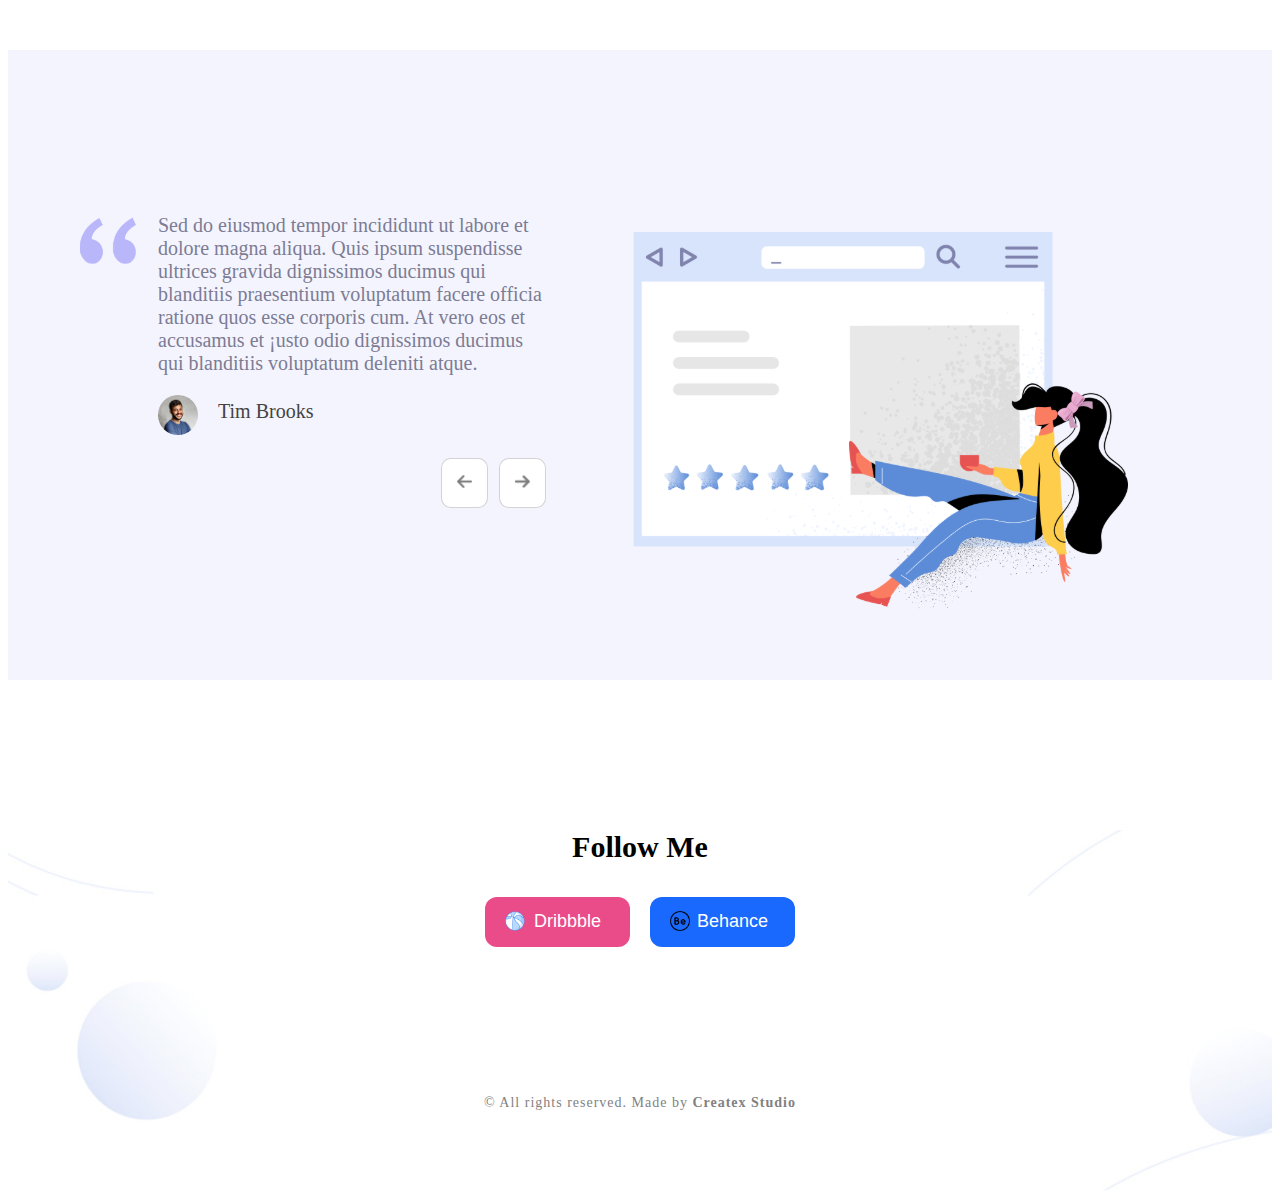
==== commit 843f59df: "cambios seccion 4 y footer" ====
--- a/HTML_CSS/index.html
+++ b/HTML_CSS/index.html
@@ -4,69 +4,60 @@
     <meta charset="UTF-8">
     <meta http-equiv="X-UA-Compatible" content="IE=edge">
     <meta name="viewport" content="width=device-width, initial-scale=1.0">
+    <link rel="stylesheet" type="text/css" href="CSS/index.css">
     <title>LABORATORIO_EXTRA</title>
-    <link rel="stylesheet" href="CSS/index.css">
 </head>
 <body>
     <div class="Contenedor">
         <div class="Header">
-            <P></P>
+           
         </div>
-        <div class="seccion1">
-            <div class="texto">
-                <h2 class="texto1">Hey, I'm Alex</h2>
-                <h3 class="texto2">Graphic Designer & <br>Illustrator</h3>
-            <div class="botones">
-                <button class="boton1">
-                    <img src="IMAGENES/descargar.png" alt="Boton de descargar" srcset="">
-                    <span>Download CV</span>
-                </button>
-                <button class="boton2">
-                    <span>Portfolio</span>
-                </button>
+        <div class="Seccion1">
+
+        </div>
+        <div class="Seccion2">
+
+        </div>
+        <div class="Seccion3">
+
+        </div>
+        
+        <div class="Seccion4">
+            <div class="izquierda">
+                <img src="IMAGENES/bloquote.png" class="comillas">
+                <div class="texto">
+
+                    <p>Sed do eiusmod tempor incididunt ut labore et dolore magna aliqua. Quis ipsum suspendisse ultrices gravida dignissimos
+                        
+                        
+                        ducimus qui blanditiis praesentium voluptatum facere officia
+                        ratione quos esse corporis cum.
+                        
+                        At vero eos et accusamus et ¡usto odio dignissimos ducimus qui
+                        blanditiis voluptatum deleniti atque.
+                        </p>
+                    <img src="IMAGENES/people.jpeg" class="imagenpersona">
+                    <p class="nombrepersona" style="color: rgb(68, 67, 67)">Tim Brooks</p>
+
+                
+                <div class="botones">
+                    <button type="button" class="botonizq"> <img src="IMAGENES/flecha-drc.png" class="boton1"></button>
+                    <button type="button" class="botondca" > <img src="IMAGENES/flecha-izq.png" class="boton2"></button>
+                </div>
             </div>
             </div>
-        </div>
-
-        <div class="Seccion2">
-
-
-            <div class="textoseccion2">
-                <h1>What i do best</h1>
-                <div class="parte1">
-             <img class="ima1" src="IMAGENES/logo-icon.png" srcset="">
-            <h3>Creative illustrations</h3>
-            <p class="sub1">At vero eos et accusamus et iusto odio dignissimos ducimis qui <br/> blanditiis
-                voluptatum deleniti atque.
-            </p>
-        </div>
-        <div class="parte2">
-            <img class="ima2" src="IMAGENES/logo-icon.png" srcset="">
-            <h3>Graphic identity and branding</h3>
-            <p class="sub2">
-                Excepteur sint occaecat cupidadat non proident, sunt in culpa<br/>
-                qui officia occaecati cupiditate non provident.
-            </p>
-        </div>
-        <div class="parte3">
-            <img class="ima3" src="IMAGENES/logo-icon.png" srcset="">
-            <h3>Graphic packaging design</h3>
-            <p class="sub3">
-                Duis aute irure dolor in reprehenrit in voluptate  velit esse<br/>
-                cillum dolore eu fugiat nulla pariatur.
-            </p>
+            <div class="derecha">
+            <img src="IMAGENES/illustration-2.svg">
+            
         </div>
         </div>
-        </div>
-
-        <div class="Seccion3">
-            <p></p>
-        </div>
-        <div class="Seccion4">
-
-        </div>
         <div class="Footer">
-
+            <h2 class="textoarriba1">Follow Me</h2>
+            <div class="botoms">
+                 <button class="botom1"><img src="IMAGENES/balonbaloncesto.png" class="balonbasket" width="20px" height="20px">Dribbble</button>
+                 <button class="botom2"><img src="IMAGENES/be.png" class="be" width="20px" height="20px">Behance</button>
+            </div>
+            <p class="copyright">© All rights reserved. Made by <b> Createx Studio</b></p>
         </div>
     </div>
 </body>
--- a/HTML_CSS/CSS/index.css
+++ b/HTML_CSS/CSS/index.css
@@ -1,99 +1,142 @@
-
-.boton1 img{
-    width: 15px;
-    height: 15px;
-    max-width: 100%;
-    display: inline-block;
-    vertical-align: middle;
-    color: rgb(164, 71, 250);
-  }
-
-.boton1{
- background-color: rgb(240, 240, 240);
- border: 5px;
- text-align: center;
- border-radius: 10px;
- padding: 10px 20px;
+.Seccion4 {
+    margin-top: 50px;
+    align-items: left;
+	display: flex;
+	flex-direction: row;
+	height: 70vh;
+    background-color:#f4f4fe;
 }
-  .botones span{
-    font-size: 15px;
-    color: rgb(164, 71, 250);
-  }
-  .botones{
-    margin-block-start: 35px;
-  }
-
-.boton2{
-    background-color: rgb(255, 255, 255);
-    border: 2px solid rgb(240, 240, 240);
-    border-radius: 10px;
-    text-align: center;
-    padding: 10px 20px;
-}
-.texto1{
-    margin: 0px;
-    font-size: 50px;
-    color:rgb(92, 91, 91);
-}
-.texto2{
-    margin: 0px;
-    margin-top: 10px;
-    margin-bottom: 10px;
-    font-size: 34px;
-    color: rgb(151, 150, 150);
-}
-
-.texto{
- align-items: center;
- position: absolute;
- margin-top: 170px;
- margin-left: 100px;
-}
-
-.seccion1{
-background-image: url("../IMAGENES/hero-illustration.svg");
-background-repeat: no-repeat;
-background-position: right center;
-background-size: contain;
-margin-top: 50px;
-margin-right: 90px;
-min-height: 500px;
-padding-bottom: 50px;
-}
-
-.Seccion2 {
-  background-image: url("../IMAGENES/illustration.svg");
-  background-size: 500px;
-  background-color: #f4f4fe;
-  background-repeat: no-repeat;
-  background-position: left center;
-  min-height: 600px;
-  margin-top: 50px;
-  padding-bottom: 50px;
-  max-height: max-content;
+.comillas{
+    align-content: left;
+    margin-right: -23px;
+    margin-top:160px;
+    margin-left:70px;
+    height:60px;
+    width: 60px;
 
 }
 
-.textoseccion2{
-  display: flex;
-  flex-direction: column;
-  position: absolute;
-  right: 200px;
-  top: 95%;
-  padding-top: 50px;
+
+
+.imagenpersona{
+    height: 40px;
+    width: 40px;
+    border-radius: 50%;
+}
+.izquierda {
+	flex: 1;
+	display: flex;
+	flex-direction: column;
+	align-items: left;
 }
 
-.ima1, .ima2, .ima3{
-  width: 80px;
-  height: 100px;
-  float: left;
-  margin-left: -10px;
+
+.texto {
+    margin-top:-76px;
+    margin-left:150px;
+    width: 100%;
+    font-size: 20px;
+    color: #7c7c94;
+
 }
 
-h3{
-  margin-inline-start: 80px;
+
+.botones{
+    margin-top: 12px;
+    align-items: right;
+    float:right;
 }
-.sub1,.sub2,.sub3{
-  color: grey;
-  margin-inline-start: 80px;
+.boton1,.boton2{
+    opacity: 50%;
+    height:15px;
+    width:15px;
 }
+
+.botonizq,.botondca{
+    margin: 3px;
+    padding:15px;
+    background-color: white;
+    border-radius: 20%;
+    border: 0.4px solid rgb(212, 210, 210);
+    
+}
+
+.nombrepersona{
+margin-left:60px;
+margin-top: -40px;
+}
+.derecha {
+    margin-left:90px;
+    margin-top: 110px;
+	flex: 2;
+	display: flex;
+	align-items: center;
+	justify-content: center;
+}
+
+
+
+
+
+
+.Footer{
+    height: 40vh;
+    text-align:center;
+    align-items: center;
+    justify-content: center;
+    background-image: url("../IMAGENES/fondofooter.png");
+    background-position: top top;
+}
+.textoarriba1{
+font-size: 30px;
+margin-top: 150px;
+justify-content: center;
+}
+
+.botoms{
+align-items: center;
+
+}
+  .botom1{
+    font-size: 18px;
+    background-color: #ea4c89;
+    color: white;
+    border-radius: 12px;
+    padding: 10px 20px;
+    border: none;
+    margin: 8px;
+    text-align: center;
+    height: 50px;
+    width: 145px;
+  }
+
+.balonbasket{
+    float: left;
+    align-items: left;
+justify-content: left;
+}
+.be{
+    float: left;
+    align-items: left;
+justify-content: left;
+}
+    .botom2{
+    font-size: 18px;
+    background-color: #1969fe;
+    color: white;
+    border-radius: 12px;
+    padding: 10px 20px;
+    border: none;
+    display: inline-block;
+    margin: 8px;
+    text-align: center;
+    height: 50px;
+    width: 145px;
+
+    }
+  .copyright{
+    margin-top: 140px;
+    font-size: 14px;
+    letter-spacing: 1px;
+    color:#818181
+  }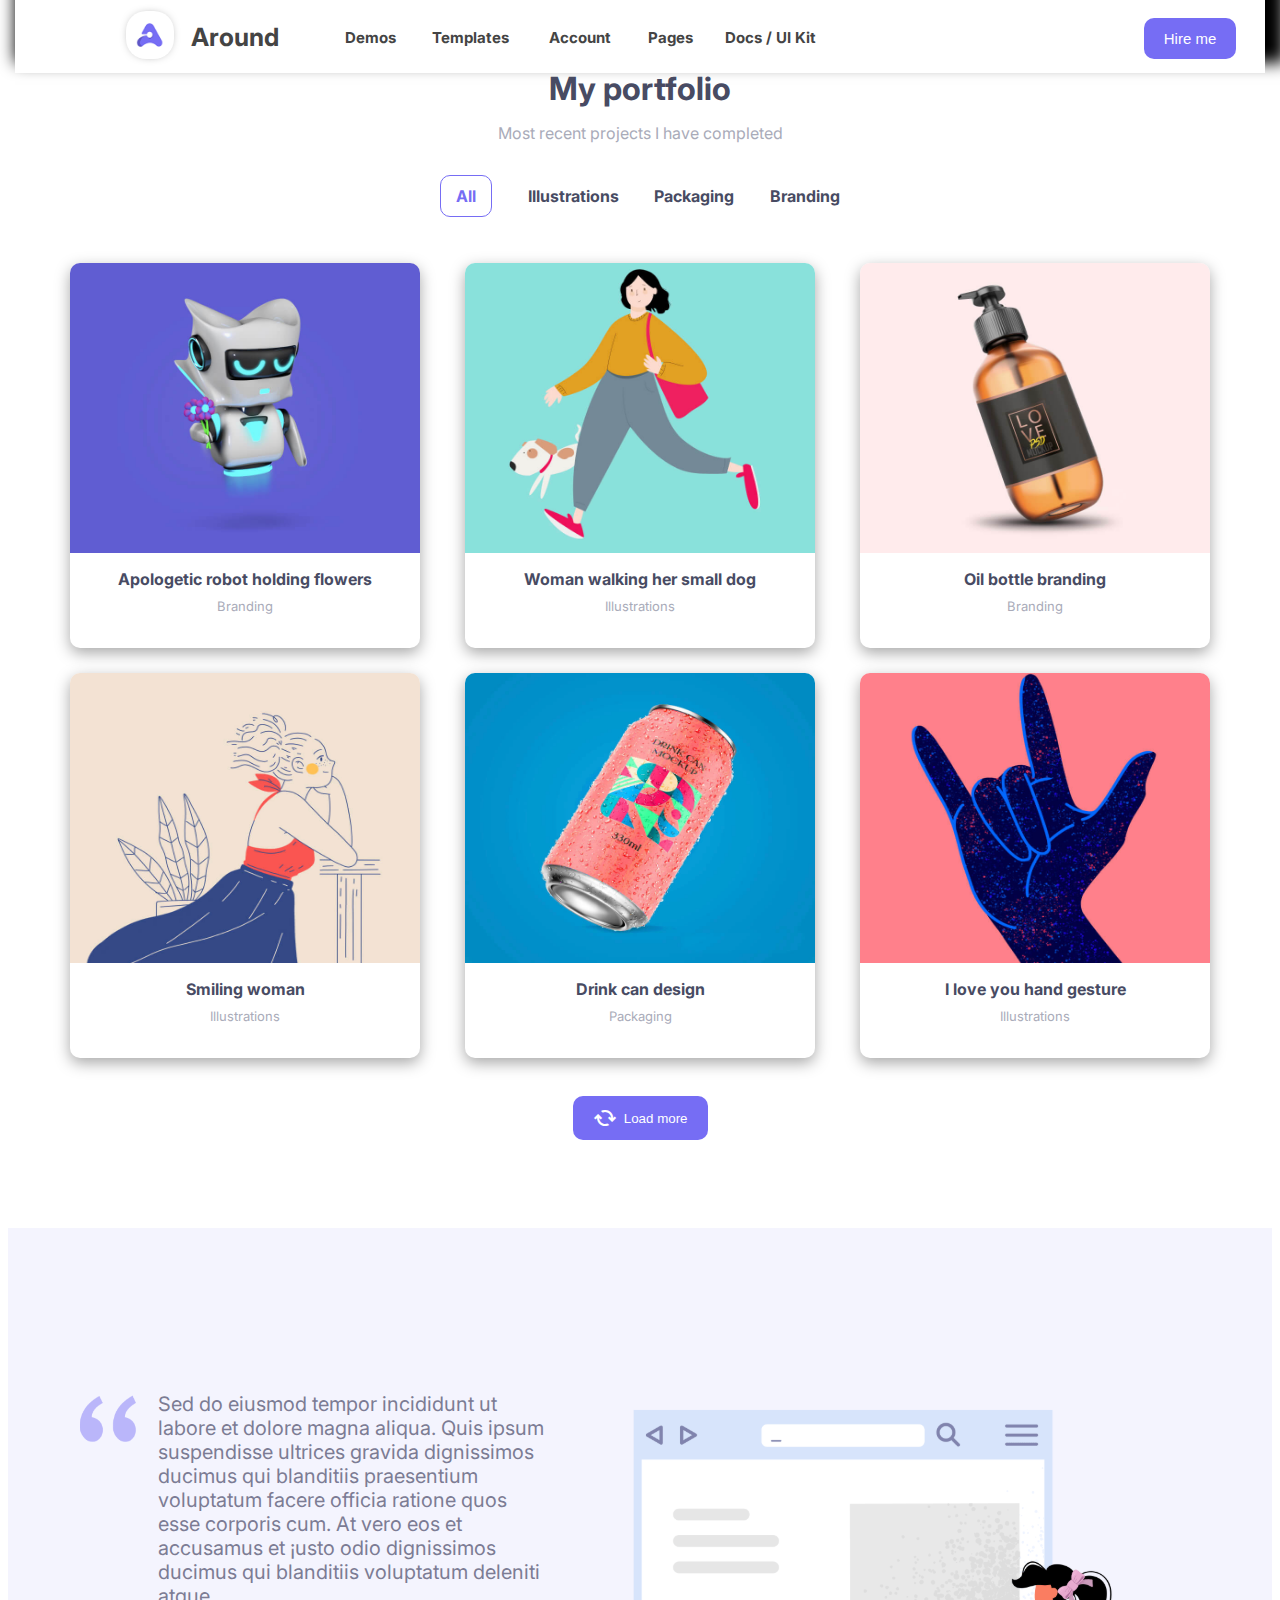
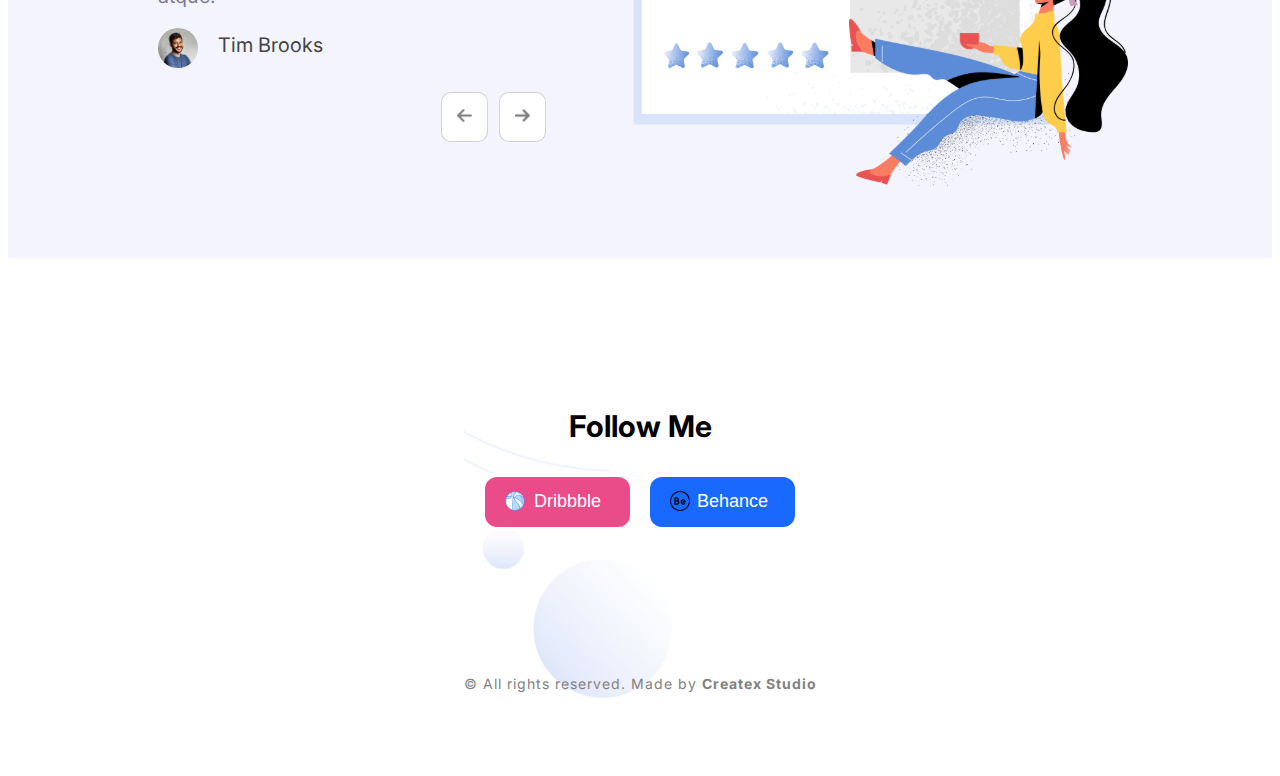
==== commit 93d228cd: "Merge branch 'develop' into feature/seccion4" ====
--- a/HTML_CSS/index.html
+++ b/HTML_CSS/index.html
@@ -1,64 +1,197 @@
 <!DOCTYPE html>
 <html lang="en">
+
 <head>
     <meta charset="UTF-8">
     <meta http-equiv="X-UA-Compatible" content="IE=edge">
     <meta name="viewport" content="width=device-width, initial-scale=1.0">
-    <link rel="stylesheet" type="text/css" href="CSS/index.css">
+    <link rel="preconnect" href="https://fonts.googleapis.com">
+    <link rel="preconnect" href="https://fonts.gstatic.com" crossorigin>
+    <link href="https://fonts.googleapis.com/css2?family=Inter&display=swap" rel="stylesheet">
+    <link rel="stylesheet"
+        href="https://fonts.googleapis.com/css2?family=Material+Symbols+Outlined:opsz,wght,FILL,GRAD@48,400,0,0" />
+    <link rel="stylesheet" href="../HTML_CSS/CSS/index.css">
     <title>LABORATORIO_EXTRA</title>
 </head>
+
 <body>
     <div class="Contenedor">
-        <div class="Header">
-           
-        </div>
-        <div class="Seccion1">
-
+        <div class="header">
+            <div class="flex-container">
+                <div> </div>
+                <div>
+                    <img class="imagen-logo" src="../HTML_CSS/IMAGENES/logo-icon.png">
+                </div>
+                <div>
+                    <h1 class="texto">Around</h1>
+                </div>
+                <div>
+                    <h3 class="texto-peq">Demos</h3>
+                </div>
+                <div>
+                    <h3 class="texto-peq">Templates</h3>
+                </div>
+                <div>
+                    <h3 class="texto-peq">Account</h3>
+                </div>
+                <div>
+                    <h3 class="texto-peq">Pages</h3>
+                </div>
+                <div>
+                    <h3 class="texto-peq">Docs / UI Kit</h3>
+                </div>
+                <div> </div>
+                <div>
+                    <div>
+                        <button class="btn">Hire me</button>
+                    </div>
+                </div>
+            </div>
         </div>
         <div class="Seccion2">
 
         </div>
         <div class="Seccion3">
-
-        </div>
-        
-        <div class="Seccion4">
-            <div class="izquierda">
-                <img src="IMAGENES/bloquote.png" class="comillas">
-                <div class="texto">
-
-                    <p>Sed do eiusmod tempor incididunt ut labore et dolore magna aliqua. Quis ipsum suspendisse ultrices gravida dignissimos
-                        
-                        
-                        ducimus qui blanditiis praesentium voluptatum facere officia
-                        ratione quos esse corporis cum.
-                        
-                        At vero eos et accusamus et ¡usto odio dignissimos ducimus qui
-                        blanditiis voluptatum deleniti atque.
-                        </p>
-                    <img src="IMAGENES/people.jpeg" class="imagenpersona">
-                    <p class="nombrepersona" style="color: rgb(68, 67, 67)">Tim Brooks</p>
-
-                
-                <div class="botones">
-                    <button type="button" class="botonizq"> <img src="IMAGENES/flecha-drc.png" class="boton1"></button>
-                    <button type="button" class="botondca" > <img src="IMAGENES/flecha-izq.png" class="boton2"></button>
+            <div class="Contenedor">
+                <div class="Titulo">
+                    <h1>My portfolio</h1>
+                </div>
+                <div class="Subtitulo">
+                    <p>Most recent projects I have completed</p>
+                </div>
+                <div class="Nav">
+                    <div class="Azulito"><b>All</b></div>
+                    <p><b>Illustrations</b></p>
+                    <p><b>Packaging</b></p>
+                    <p><b>Branding</b></p>
+                </div>
+                <div class="FilaTarjeta">
+                    <div class="Tarjeta">
+                        <div class="Imagen">
+                            <img class="Images" src="../HTML_CSS/IMAGENES/image-01.png" alt="Imagen-1">
+                        </div>
+                        <div class="TituloTar">
+                            <p><b>Apologetic robot holding flowers</b></p>
+                        </div>
+                        <div class="SubtituloTar">
+                            <div class="Texto">Branding</div>
+                        </div>
+                    </div>
+                    <div class="Tarjeta">
+                        <div class="Imagen">
+                            <img class="Images" src="../HTML_CSS/IMAGENES/image-02.png" alt="Imagen-2">
+                        </div>
+                        <div class="TituloTar">
+                            <p><b>Woman walking her small dog</b></p>
+                        </div>
+                        <div class="SubtituloTar">
+                            <div class="Texto">Illustrations</div>
+                        </div>
+                    </div>
+                    <div class="Tarjeta">
+                        <div class="Imagen">
+                            <img class="Images" src="../HTML_CSS/IMAGENES/image-03.png" alt="Imagen-3">
+                        </div>
+                        <div class="TituloTar">
+                            <p><b>Oil bottle branding</b></p>
+                        </div>
+                        <div class="SubtituloTar">
+                            <div class="Texto">Branding</div>
+                        </div>
+                    </div>
+                </div>
+                <div class="FilaTarjeta">
+                    <div class="Tarjeta">
+                        <div class="Imagen">
+                            <img class="Images" src="../HTML_CSS/IMAGENES/image-04.png" alt="Imagen-4">
+                        </div>
+                        <div class="TituloTar">
+                            <p><b>Smiling woman</b></p>
+                        </div>
+                        <div class="SubtituloTar">
+                            <div class="Texto">Illustrations</div>
+                        </div>
+                    </div>
+                    <div class="Tarjeta">
+                        <div class="Imagen">
+                            <img class="Images" src="../HTML_CSS/IMAGENES/image-05.png" alt="Imagen-5">
+                        </div>
+                        <div class="TituloTar">
+                            <p><b>Drink can design</b></p>
+                        </div>
+                        <div class="SubtituloTar">
+                            <div class="Texto">Packaging</div>
+                        </div>
+                    </div>
+                    <div class="Tarjeta">
+                        <div class="Imagen">
+                            <img class="Images" src="../HTML_CSS/IMAGENES/image-06.png" alt="Imagen-6">
+                        </div>
+                        <div class="TituloTar">
+                            <p><b>I love you hand gesture</b></p>
+                        </div>
+                        <div class="SubtituloTar">
+                            <div class="Texto">Illustrations</div>
+                        </div>
+                    </div>
+                </div>
+                <div class="EspacioBoton">
+                    <button class="button">
+                        <div class="Boton">
+                            <div class="Refresh">
+                                <span id="Blanco" class="material-symbols-outlined">cached</span>
+                            </div>
+                            <p>Load more</p>
+                        </div>
+                    </button>
                 </div>
             </div>
+        </div>
+        <div class="seccion4">
+            <div class="Seccion4">
+                <div class="izquierda">
+                    <img src="../HTML_CSS/IMAGENES/bloquote.png" class="comillas">
+                    <div class="texto-sec4">
+
+                        <p>Sed do eiusmod tempor incididunt ut labore et dolore magna aliqua. Quis ipsum suspendisse
+                            ultrices gravida dignissimos
+
+
+                            ducimus qui blanditiis praesentium voluptatum facere officia
+                            ratione quos esse corporis cum.
+
+                            At vero eos et accusamus et ¡usto odio dignissimos ducimus qui
+                            blanditiis voluptatum deleniti atque.
+                        </p>
+                        <img src="../HTML_CSS/IMAGENES/people.jpeg" class="imagenpersona">
+                        <p class="nombrepersona" style="color: rgb(68, 67, 67)">Tim Brooks</p>
+
+
+                        <div class="botones">
+                            <button type="button" class="botonizq"> <img src="../HTML_CSS/IMAGENES/flecha-drc.png"
+                                    class="boton1"></button>
+                            <button type="button" class="botondca"> <img src="../HTML_CSS/IMAGENES/flecha-izq.png"
+                                    class="boton2"></button>
+                        </div>
+                    </div>
+                </div>
+                <div class="derecha">
+                    <img src="../HTML_CSS/IMAGENES/illustration-2.svg">
+
+                </div>
             </div>
-            <div class="derecha">
-            <img src="IMAGENES/illustration-2.svg">
-            
         </div>
-        </div>
-        <div class="Footer">
-            <h2 class="textoarriba1">Follow Me</h2>
-            <div class="botoms">
-                 <button class="botom1"><img src="IMAGENES/balonbaloncesto.png" class="balonbasket" width="20px" height="20px">Dribbble</button>
-                 <button class="botom2"><img src="IMAGENES/be.png" class="be" width="20px" height="20px">Behance</button>
+        <div class="footer">
+            <div class="Footer">
+                <h2 class="textoarriba1">Follow Me</h2>
+                <div class="botoms">
+                    <button class="botom1"><img src="../HTML_CSS/IMAGENES/balonbaloncesto.png" class="balonbasket" width="20px"
+                            height="20px">Dribbble</button>
+                    <button class="botom2"><img src="../HTML_CSS/IMAGENES/be.png" class="be" width="20px"
+                            height="20px">Behance</button>
+                </div>
+                <p class="copyright">© All rights reserved. Made by <b> Createx Studio</b></p>
             </div>
-            <p class="copyright">© All rights reserved. Made by <b> Createx Studio</b></p>
-        </div>
-    </div>
 </body>
+
 </html>--- a/HTML_CSS/CSS/index.css
+++ b/HTML_CSS/CSS/index.css
@@ -1,39 +1,236 @@
+body {
+    font-family: 'Inter', sans-serif;
+}
+
+.imagen-logo {
+    height: 48px;
+    width: 48px;
+    border-radius: 20px;
+    margin-top: 13px;
+    margin-bottom: -20px;
+    box-shadow: 0px 0px 12px -7px;
+}
+
+.texto {
+    font-family: 'Inter', sans-serif;
+    font-size: 25px;
+    line-height: 45px;
+    margin-left: -20%;
+    color: rgb(68, 68, 68);
+}
+
+.texto-peq {
+    font-family: 'Inter', sans-serif;
+    font-size: 15px;
+    line-height: 30px;
+    color: rgb(68, 68, 68);
+    margin-top: 25px;
+}
+
+.texto-peq:hover:not(.active) {
+    color: rgb(118, 109, 244);
+}
+
+.flex-container {
+    display: grid;
+    grid-template-columns: 60px 100px 120px 100px 110px 90px 100px 120px 300px 150px;
+    margin: -10px;
+    box-shadow: 10px -20px 15px 10px;
+}
+
+.flex-container>div {
+    width: 150px;
+    height: 75px;
+    text-align: center;
+}
+
+.btn {
+    margin-top: 20px;
+    background-color: rgb(118, 109, 244);
+    border: none;
+    border-radius: 10px;
+    color: white;
+    padding: 12px 20px;
+    font-size: 15px;
+}
+
+.btn:hover {
+    background-color: rgb(96, 88, 199);
+}
+
+.Images {
+    width: 350px;
+    height: 290px;
+    border-top-left-radius: 10px;
+    border-top-right-radius: 10px;
+}
+
+#Blanco {
+    color: white;
+}
+
+.button {
+    display: flex;
+    flex-direction: row;
+    justify-content: center;
+    color: white;
+    background-color: #766df4;
+    border: none;
+    border-radius: 10px;
+    width: 135px;
+}
+
+.Contenedor {
+    display: flex;
+    flex-direction: column;
+    align-items: center;
+    font-family: 'Inter', sans-serif;
+}
+
+.Titulo {
+    display: flex;
+    flex-direction: column;
+    align-items: center;
+    justify-content: center;
+    height: 50px;
+    color: rgb(72, 75, 99);
+}
+
+.Subtitulo {
+    display: flex;
+    flex-direction: column;
+    align-items: center;
+    justify-content: center;
+    height: 40px;
+    color: rgb(169, 171, 185);
+    font-size: 16px;
+}
+
+.Nav {
+    display: flex;
+    flex-direction: row;
+    justify-content: space-between;
+    align-items: center;
+    height: 85px;
+    width: 400px;
+    color: rgb(72, 75, 99);
+}
+
+.Azulito {
+    display: flex;
+    flex-direction: column;
+    align-items: center;
+    justify-content: center;
+    height: 40px;
+    width: 50px;
+    color: #766df4;
+    border: 1px solid #766df4;
+    border-radius: 10px;
+}
+
+.FilaTarjeta {
+    display: flex;
+    flex-direction: row;
+    align-items: center;
+    justify-content: space-between;
+    margin-top: 25px;
+    width: 1140px;
+}
+
+.Tarjeta {
+    display: flex;
+    flex-direction: column;
+    align-items: center;
+    justify-content: center;
+    border-radius: 10px;
+    box-shadow: rgba(0, 0, 0, 0.35) 0px 5px 15px;
+}
+
+.Imagen {
+    display: flex;
+    width: 350px;
+    height: 290px;
+}
+
+.TituloTar {
+    display: flex;
+    flex-direction: row;
+    height: 45px;
+    color: rgb(72, 75, 99);
+}
+
+.SubtituloTar {
+    display: flex;
+    flex-direction: row;
+    font-size: 13px;
+    color: rgb(169, 171, 185);
+}
+
+.Texto {
+    display: flex;
+    flex-direction: row;
+    height: 50px;
+}
+
+.EspacioBoton {
+    display: flex;
+    flex-direction: column;
+    align-items: flex-start;
+    height: 120px;
+    justify-content: space-around;
+}
+
+.Boton {
+    display: flex;
+    flex-direction: row;
+    justify-content: space-between;
+    width: 95px;
+}
+
+.Refresh {
+    display: flex;
+    flex-direction: column;
+    justify-content: center;
+}
+
 .Seccion4 {
     margin-top: 50px;
     align-items: left;
-	display: flex;
-	flex-direction: row;
-	height: 70vh;
-    background-color:#f4f4fe;
-}
-.comillas{
+    display: flex;
+    flex-direction: row;
+    height: 70vh;
+    background-color: #f4f4fe;
+}
+
+.comillas {
     align-content: left;
     margin-right: -23px;
-    margin-top:160px;
-    margin-left:70px;
-    height:60px;
+    margin-top: 160px;
+    margin-left: 70px;
+    height: 60px;
     width: 60px;
 
 }
 
 
 
-.imagenpersona{
+.imagenpersona {
     height: 40px;
     width: 40px;
     border-radius: 50%;
 }
+
 .izquierda {
-	flex: 1;
-	display: flex;
-	flex-direction: column;
-	align-items: left;
-}
-
-
-.texto {
-    margin-top:-76px;
-    margin-left:150px;
+    flex: 1;
+    display: flex;
+    flex-direction: column;
+    align-items: left;
+}
+
+
+.texto-sec4 {
+    margin-top: -76px;
+    margin-left: 150px;
     width: 100%;
     font-size: 20px;
     color: #7c7c94;
@@ -41,63 +238,69 @@
 }
 
 
-.botones{
+.botones {
     margin-top: 12px;
     align-items: right;
-    float:right;
-}
-.boton1,.boton2{
+    float: right;
+}
+
+.boton1,
+.boton2 {
     opacity: 50%;
-    height:15px;
-    width:15px;
-}
-
-.botonizq,.botondca{
+    height: 15px;
+    width: 15px;
+}
+
+.botonizq,
+.botondca {
     margin: 3px;
-    padding:15px;
+    padding: 15px;
     background-color: white;
     border-radius: 20%;
     border: 0.4px solid rgb(212, 210, 210);
-    
-}
-
-.nombrepersona{
-margin-left:60px;
-margin-top: -40px;
-}
+
+}
+
+.nombrepersona {
+    margin-left: 60px;
+    margin-top: -40px;
+}
+
 .derecha {
-    margin-left:90px;
+    margin-left: 90px;
     margin-top: 110px;
-	flex: 2;
-	display: flex;
-	align-items: center;
-	justify-content: center;
-}
-
-
-
-
-
-
-.Footer{
+    flex: 2;
+    display: flex;
+    align-items: center;
+    justify-content: center;
+}
+
+
+
+
+
+
+.Footer {
     height: 40vh;
-    text-align:center;
+    text-align: center;
     align-items: center;
     justify-content: center;
     background-image: url("../IMAGENES/fondofooter.png");
     background-position: top top;
 }
-.textoarriba1{
-font-size: 30px;
-margin-top: 150px;
-justify-content: center;
-}
-
-.botoms{
-align-items: center;
-
-}
-  .botom1{
+
+.textoarriba1 {
+    font-size: 30px;
+    margin-top: 150px;
+    justify-content: center;
+}
+
+.botoms {
+    align-items: center;
+
+}
+
+.botom1 {
     font-size: 18px;
     background-color: #ea4c89;
     color: white;
@@ -108,19 +311,21 @@
     text-align: center;
     height: 50px;
     width: 145px;
-  }
-
-.balonbasket{
+}
+
+.balonbasket {
     float: left;
     align-items: left;
-justify-content: left;
-}
-.be{
+    justify-content: left;
+}
+
+.be {
     float: left;
     align-items: left;
-justify-content: left;
-}
-    .botom2{
+    justify-content: left;
+}
+
+.botom2 {
     font-size: 18px;
     background-color: #1969fe;
     color: white;
@@ -133,10 +338,11 @@
     height: 50px;
     width: 145px;
 
-    }
-  .copyright{
+}
+
+.copyright {
     margin-top: 140px;
     font-size: 14px;
     letter-spacing: 1px;
-    color:#818181
-  }+    color: #818181
+}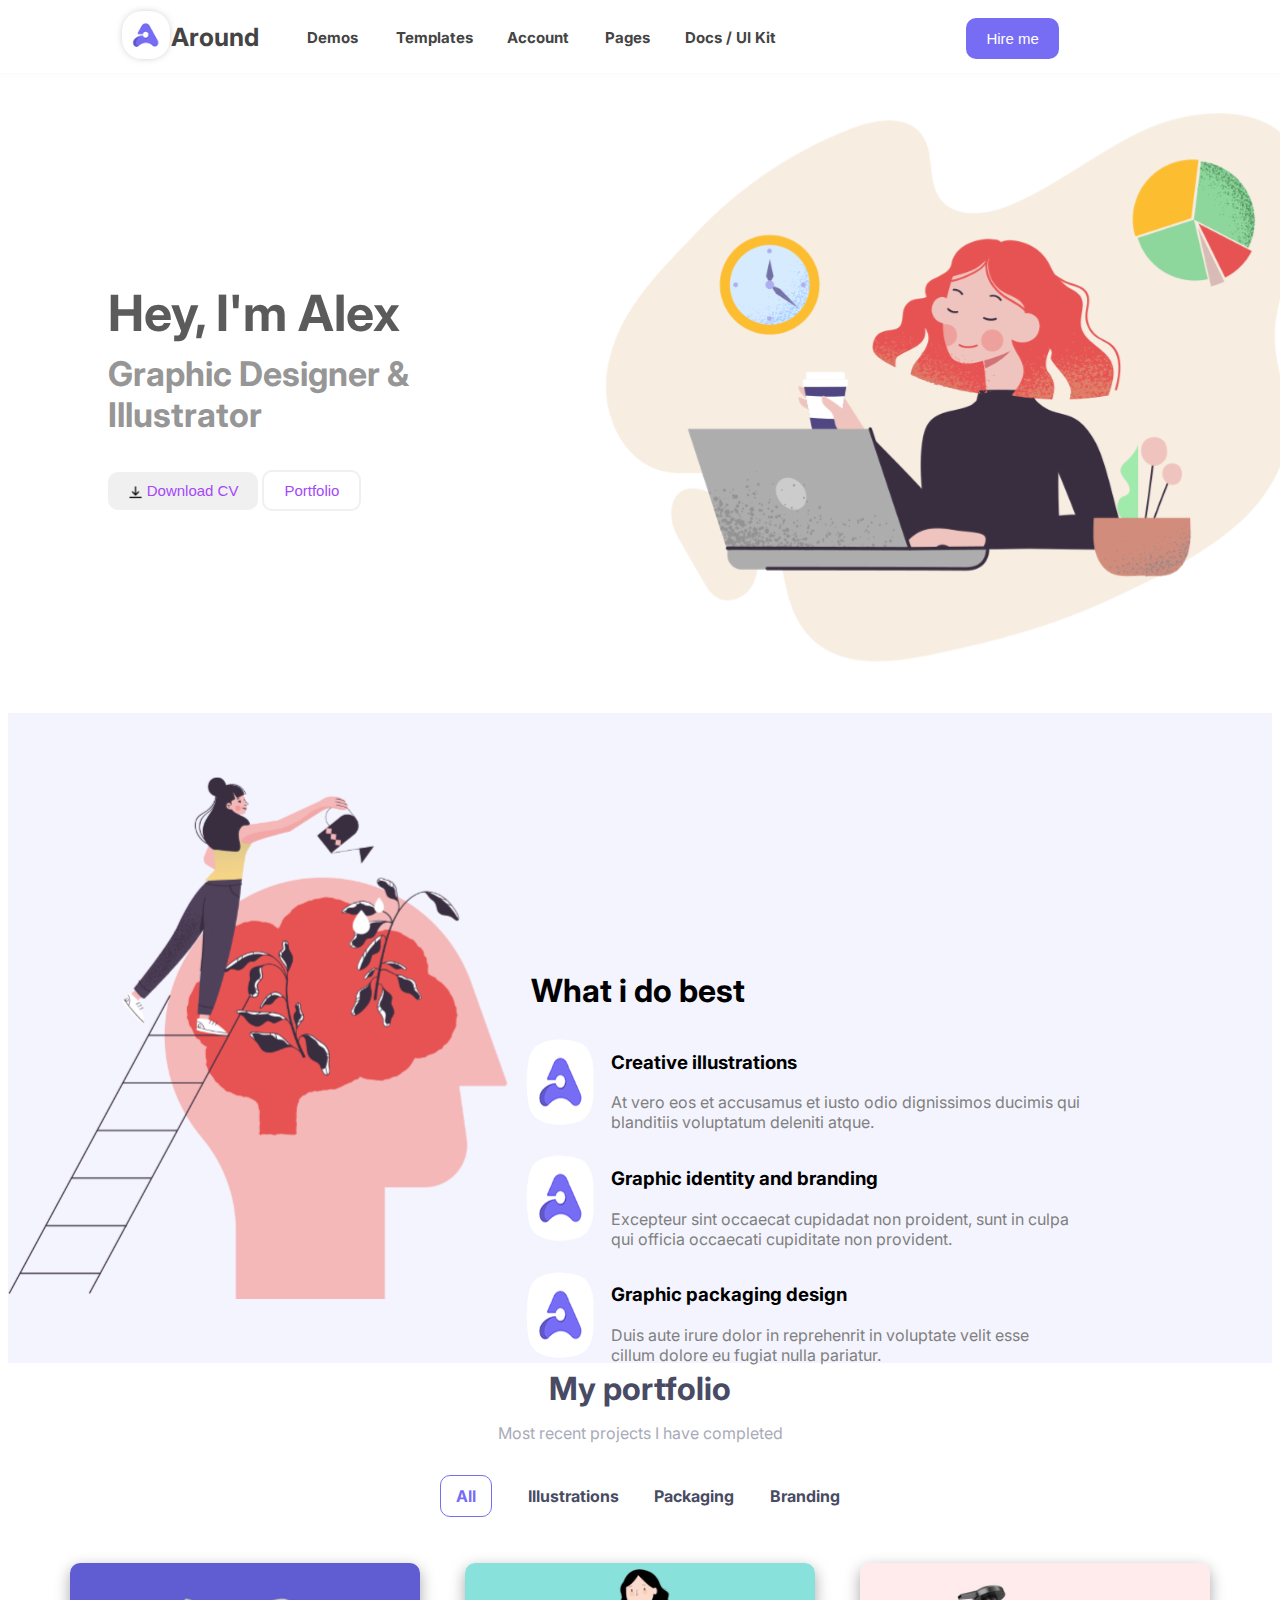
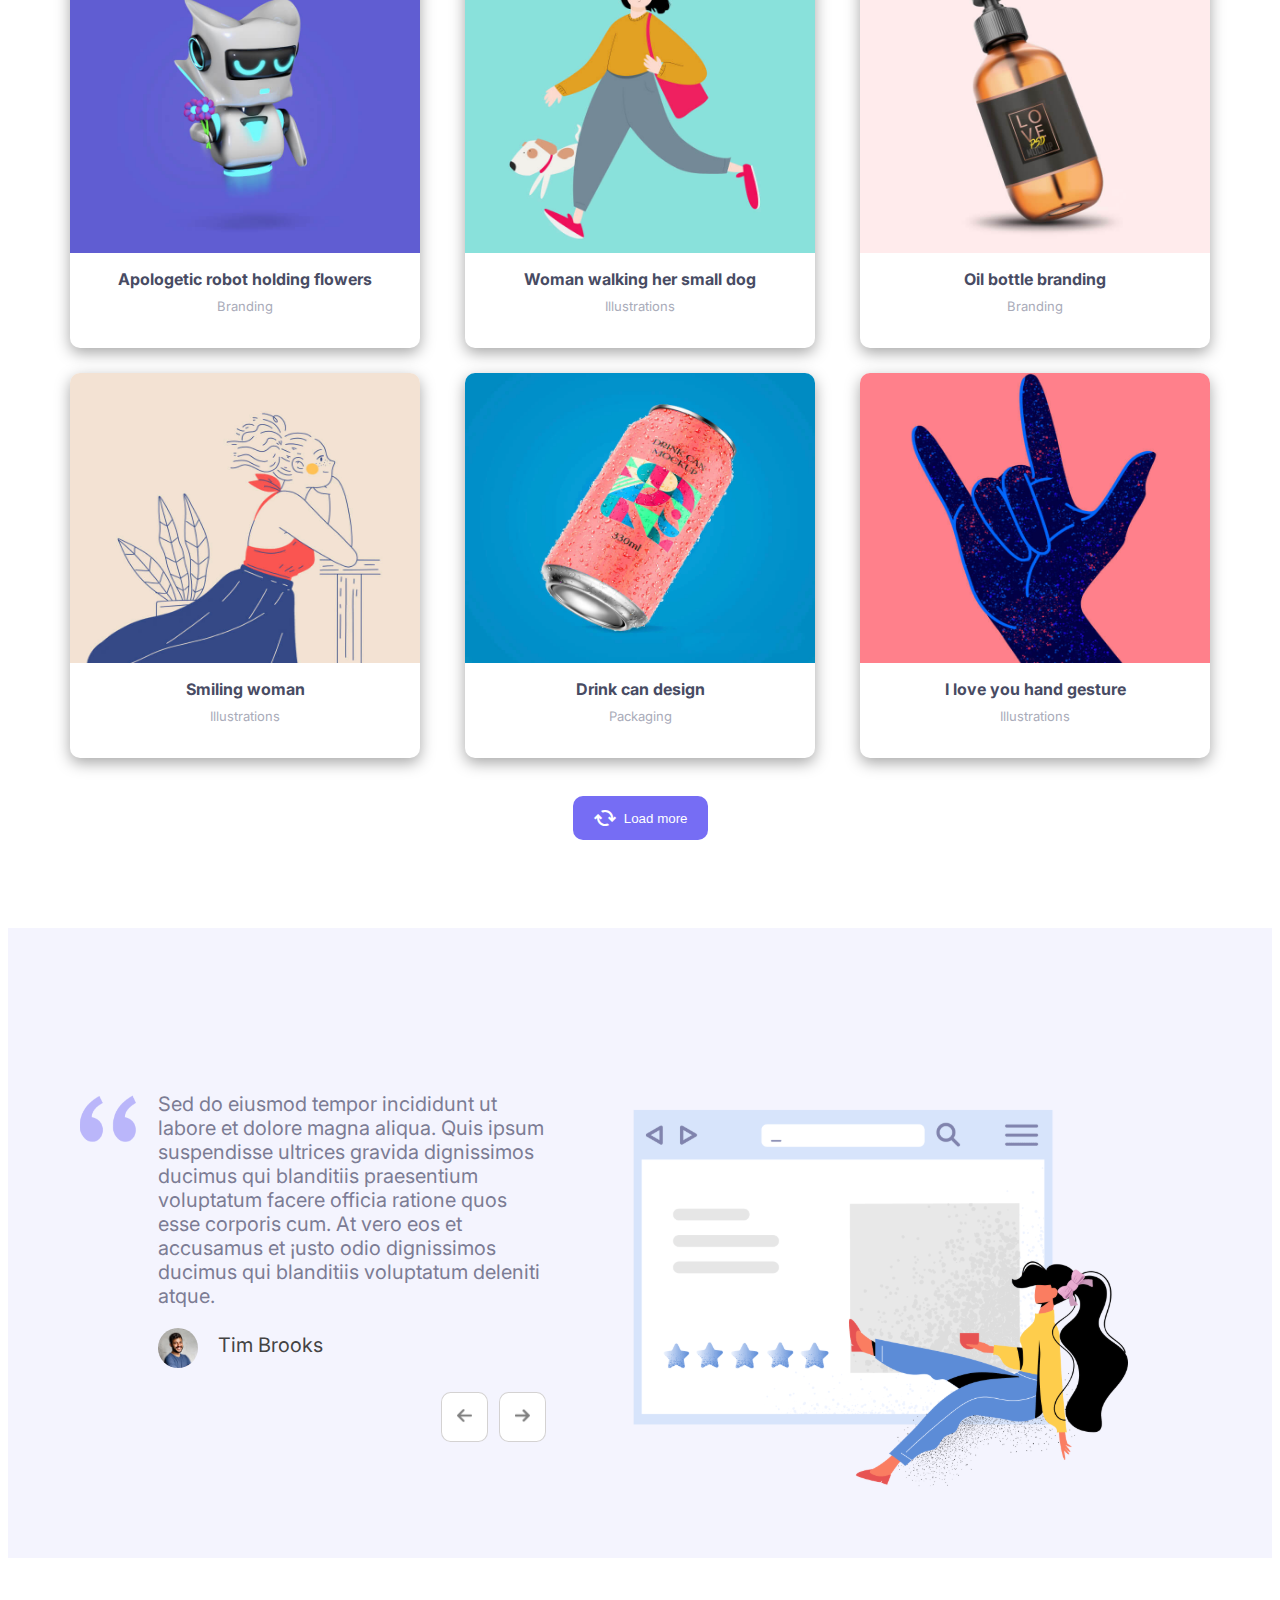
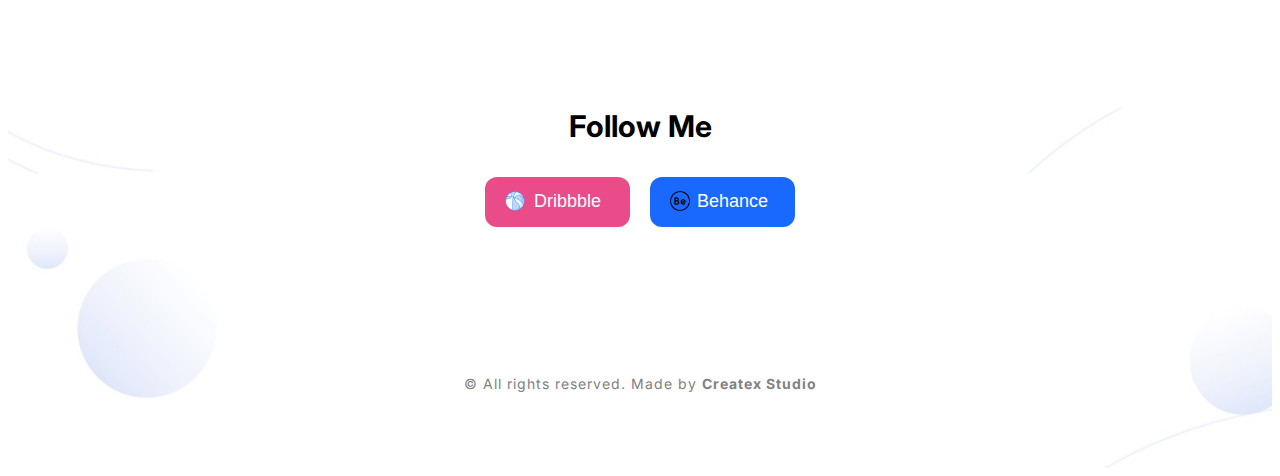
==== commit 2efbcdd1: "Merge branch 'develop' into feature/seccion1" ====
--- a/HTML_CSS/index.html
+++ b/HTML_CSS/index.html
@@ -12,10 +12,10 @@
         href="https://fonts.googleapis.com/css2?family=Material+Symbols+Outlined:opsz,wght,FILL,GRAD@48,400,0,0" />
     <link rel="stylesheet" href="../HTML_CSS/CSS/index.css">
     <title>LABORATORIO_EXTRA</title>
+    <link rel="stylesheet" href="CSS/index.css">
 </head>
 
 <body>
-    <div class="Contenedor">
         <div class="header">
             <div class="flex-container">
                 <div> </div>
@@ -48,8 +48,49 @@
                 </div>
             </div>
         </div>
+        <div class="seccion1">
+            <div class="texxto1">
+                <h2 class="textoo1">Hey, I'm Alex</h2>
+                <h3 class="textoo2">Graphic Designer & <br>Illustrator</h3>
+                <div class="botoones">
+                    <button class="botoon1">
+                        <img src="IMAGENES/descargar.png" alt="Boton de descargar" srcset="">
+                        <span>Download CV</span>
+                    </button>
+                    <button class="botoon2">
+                        <span>Portfolio</span>
+                    </button>
+                </div>
+            </div>
+        </div>
+        
         <div class="Seccion2">
-
+            <div class="textoseccion2">
+                <h1>What i do best</h1>
+                <div class="partee1">
+                    <img class="imaa1" src="IMAGENES/logo-icon.png" srcset="">
+                    <h3 class="tituloo1">Creative illustrations</h3>
+                    <p class="sub1">At vero eos et accusamus et iusto odio dignissimos ducimis qui <br /> blanditiis
+                        voluptatum deleniti atque.
+                    </p>
+                </div>
+                <div class="partee2">
+                    <img class="imaa2" src="IMAGENES/logo-icon.png" srcset="">
+                    <h3 class="tituloo2">Graphic identity and branding</h3>
+                    <p class="sub2">
+                        Excepteur sint occaecat cupidadat non proident, sunt in culpa<br />
+                        qui officia occaecati cupiditate non provident.
+                    </p>
+                </div>
+                <div class="partee3">
+                    <img class="imaa3" src="IMAGENES/logo-icon.png" srcset="">
+                    <h3 class="tituloo3">Graphic packaging design</h3>
+                    <p class="sub3">
+                        Duis aute irure dolor in reprehenrit in voluptate velit esse<br />
+                        cillum dolore eu fugiat nulla pariatur.
+                    </p>
+                </div>
+            </div>
         </div>
         <div class="Seccion3">
             <div class="Contenedor">
@@ -181,17 +222,16 @@
                 </div>
             </div>
         </div>
-        <div class="footer">
-            <div class="Footer">
-                <h2 class="textoarriba1">Follow Me</h2>
-                <div class="botoms">
-                    <button class="botom1"><img src="../HTML_CSS/IMAGENES/balonbaloncesto.png" class="balonbasket" width="20px"
-                            height="20px">Dribbble</button>
-                    <button class="botom2"><img src="../HTML_CSS/IMAGENES/be.png" class="be" width="20px"
-                            height="20px">Behance</button>
-                </div>
-                <p class="copyright">© All rights reserved. Made by <b> Createx Studio</b></p>
-            </div>
+        <div class="Footer">
+            <h2 class="textoarriba1">Follow Me</h2>
+            <div class="botoms">
+                <button class="botom1"><img src="../HTML_CSS/IMAGENES/balonbaloncesto.png" class="balonbasket"
+                        width="20px" height="20px">Dribbble</button>
+                <button class="botom2"><img src="../HTML_CSS/IMAGENES/be.png" class="be" width="20px"
+                        height="20px">Behance</button>
+            </div>
+            <p class="copyright">© All rights reserved. Made by <b> Createx Studio</b></p>
+        </div>
 </body>
 
 </html>--- a/HTML_CSS/CSS/index.css
+++ b/HTML_CSS/CSS/index.css
@@ -1,278 +1,384 @@
+.botoon1 img {
+  width: 15px;
+  height: 15px;
+  display: inline-block;
+  vertical-align: middle;
+  color: rgb(164, 71, 250);
+}
+
+.botoon1 {
+  background-color: rgb(240, 240, 240);
+  border: 5px;
+  text-align: center;
+  border-radius: 10px;
+  padding: 10px 20px;
+}
+
+.botoones span {
+  font-size: 15px;
+  color: rgb(164, 71, 250);
+}
+
+.botoones {
+  margin-block-start: 35px;
+}
+
+.botoon2 {
+  background-color: rgb(255, 255, 255);
+  border: 2px solid rgb(240, 240, 240);
+  border-radius: 10px;
+  text-align: center;
+  padding: 10px 20px;
+}
+
+.textoo1 {
+  margin: 0px;
+  font-size: 50px;
+  color: rgb(92, 91, 91);
+}
+
+.textoo2 {
+  margin: 0px;
+  margin-top: 10px;
+  margin-bottom: 10px;
+  font-size: 34px;
+  color: rgb(151, 150, 150);
+}
+
+.texxto1 {
+  align-items: center;
+  position: absolute;
+  margin-top: 170px;
+  margin-left: 100px;
+}
+
+.seccion1 {
+  background-image: url("../IMAGENES/hero-illustration.svg");
+  background-repeat: no-repeat;
+  background-position: right center;
+  background-size: contain;
+  margin-top: 50px;
+  margin-right: 90px;
+  min-height: 500px;
+  padding-bottom: 50px;
+  width: 1300px;
+}
+
+
+.Seccion2 {
+  background-image: url("../IMAGENES/illustration.svg");
+  background-size: 500px;
+  background-color: #f4f4fe;
+  background-repeat: no-repeat;
+  background-position: left center;
+  min-height: 600px;
+  margin-top: 50px;
+  padding-bottom: 50px;
+  max-height: max-content;
+
+}
+
+.textoseccion2 {
+  display: flex;
+  flex-direction: column;
+  position: absolute;
+  right: 200px;
+  top: 100%;
+  padding-top: 50px;
+}
+
+.imaa1,.imaa2,.imaa3 {
+  width: 80px;
+  height: 100px;
+  float: left;
+  margin-left: -10px;
+}
+
+.tituloo1,.tituloo2,.tituloo3 {
+  margin-inline-start: 80px;
+}
+
+.sub1,.sub2,.sub3 {
+  color: grey;
+  margin-inline-start: 80px;
+}
+
+
 body {
-    font-family: 'Inter', sans-serif;
+  font-family: 'Inter', sans-serif;
 }
 
 .imagen-logo {
-    height: 48px;
-    width: 48px;
-    border-radius: 20px;
-    margin-top: 13px;
-    margin-bottom: -20px;
-    box-shadow: 0px 0px 12px -7px;
+  height: 48px;
+  width: 48px;
+  border-radius: 20px;
+  margin-top: 13px;
+  margin-bottom: -20px;
+  box-shadow: 0px 0px 12px -7px;
 }
 
 .texto {
-    font-family: 'Inter', sans-serif;
-    font-size: 25px;
-    line-height: 45px;
-    margin-left: -20%;
-    color: rgb(68, 68, 68);
+  font-family: 'Inter', sans-serif;
+  font-size: 25px;
+  line-height: 45px;
+  margin-left: -20%;
+  color: rgb(68, 68, 68);
 }
 
 .texto-peq {
-    font-family: 'Inter', sans-serif;
-    font-size: 15px;
-    line-height: 30px;
-    color: rgb(68, 68, 68);
-    margin-top: 25px;
+  font-family: 'Inter', sans-serif;
+  font-size: 15px;
+  line-height: 30px;
+  color: rgb(68, 68, 68);
+  margin-top: 25px;
 }
 
 .texto-peq:hover:not(.active) {
-    color: rgb(118, 109, 244);
+  color: rgb(118, 109, 244);
 }
 
 .flex-container {
-    display: grid;
-    grid-template-columns: 60px 100px 120px 100px 110px 90px 100px 120px 300px 150px;
-    margin: -10px;
-    box-shadow: 10px -20px 15px 10px;
+  display: grid;
+  grid-template-columns: 6% 6.5% 8% 8% 8% 7% 8% 12% 10% 21.5%;
+  margin: -10px;
+  box-shadow: 0px -20px 10px 10px;
 }
 
 .flex-container>div {
-    width: 150px;
-    height: 75px;
-    text-align: center;
+  width: 142px;
+  height: 75px;
+  text-align: center;
 }
 
 .btn {
-    margin-top: 20px;
-    background-color: rgb(118, 109, 244);
-    border: none;
-    border-radius: 10px;
-    color: white;
-    padding: 12px 20px;
-    font-size: 15px;
+  margin-top: 20px;
+  background-color: rgb(118, 109, 244);
+  border: none;
+  border-radius: 10px;
+  color: white;
+  padding: 12px 20px;
+  font-size: 15px;
 }
 
 .btn:hover {
-    background-color: rgb(96, 88, 199);
+  background-color: rgb(96, 88, 199);
 }
 
 .Images {
-    width: 350px;
-    height: 290px;
-    border-top-left-radius: 10px;
-    border-top-right-radius: 10px;
+  width: 350px;
+  height: 290px;
+  border-top-left-radius: 10px;
+  border-top-right-radius: 10px;
 }
 
 #Blanco {
-    color: white;
+  color: white;
 }
 
 .button {
-    display: flex;
-    flex-direction: row;
-    justify-content: center;
-    color: white;
-    background-color: #766df4;
-    border: none;
-    border-radius: 10px;
-    width: 135px;
+  display: flex;
+  flex-direction: row;
+  justify-content: center;
+  color: white;
+  background-color: #766df4;
+  border: none;
+  border-radius: 10px;
+  width: 135px;
 }
 
 .Contenedor {
-    display: flex;
-    flex-direction: column;
-    align-items: center;
-    font-family: 'Inter', sans-serif;
+  display: flex;
+  flex-direction: column;
+  align-items: center;
+  font-family: 'Inter', sans-serif;
 }
 
 .Titulo {
-    display: flex;
-    flex-direction: column;
-    align-items: center;
-    justify-content: center;
-    height: 50px;
-    color: rgb(72, 75, 99);
+  display: flex;
+  flex-direction: column;
+  align-items: center;
+  justify-content: center;
+  height: 50px;
+  color: rgb(72, 75, 99);
 }
 
 .Subtitulo {
-    display: flex;
-    flex-direction: column;
-    align-items: center;
-    justify-content: center;
-    height: 40px;
-    color: rgb(169, 171, 185);
-    font-size: 16px;
+  display: flex;
+  flex-direction: column;
+  align-items: center;
+  justify-content: center;
+  height: 40px;
+  color: rgb(169, 171, 185);
+  font-size: 16px;
 }
 
 .Nav {
-    display: flex;
-    flex-direction: row;
-    justify-content: space-between;
-    align-items: center;
-    height: 85px;
-    width: 400px;
-    color: rgb(72, 75, 99);
+  display: flex;
+  flex-direction: row;
+  justify-content: space-between;
+  align-items: center;
+  height: 85px;
+  width: 400px;
+  color: rgb(72, 75, 99);
 }
 
 .Azulito {
-    display: flex;
-    flex-direction: column;
-    align-items: center;
-    justify-content: center;
-    height: 40px;
-    width: 50px;
-    color: #766df4;
-    border: 1px solid #766df4;
-    border-radius: 10px;
+  display: flex;
+  flex-direction: column;
+  align-items: center;
+  justify-content: center;
+  height: 40px;
+  width: 50px;
+  color: #766df4;
+  border: 1px solid #766df4;
+  border-radius: 10px;
 }
 
 .FilaTarjeta {
-    display: flex;
-    flex-direction: row;
-    align-items: center;
-    justify-content: space-between;
-    margin-top: 25px;
-    width: 1140px;
+  display: flex;
+  flex-direction: row;
+  align-items: center;
+  justify-content: space-between;
+  margin-top: 25px;
+  width: 1140px;
 }
 
 .Tarjeta {
-    display: flex;
-    flex-direction: column;
-    align-items: center;
-    justify-content: center;
-    border-radius: 10px;
-    box-shadow: rgba(0, 0, 0, 0.35) 0px 5px 15px;
+  display: flex;
+  flex-direction: column;
+  align-items: center;
+  justify-content: center;
+  border-radius: 10px;
+  box-shadow: rgba(0, 0, 0, 0.35) 0px 5px 15px;
 }
 
 .Imagen {
-    display: flex;
-    width: 350px;
-    height: 290px;
+  display: flex;
+  width: 350px;
+  height: 290px;
 }
 
 .TituloTar {
-    display: flex;
-    flex-direction: row;
-    height: 45px;
-    color: rgb(72, 75, 99);
+  display: flex;
+  flex-direction: row;
+  height: 45px;
+  color: rgb(72, 75, 99);
 }
 
 .SubtituloTar {
-    display: flex;
-    flex-direction: row;
-    font-size: 13px;
-    color: rgb(169, 171, 185);
+  display: flex;
+  flex-direction: row;
+  font-size: 13px;
+  color: rgb(169, 171, 185);
 }
 
 .Texto {
-    display: flex;
-    flex-direction: row;
-    height: 50px;
+  display: flex;
+  flex-direction: row;
+  height: 50px;
 }
 
 .EspacioBoton {
-    display: flex;
-    flex-direction: column;
-    align-items: flex-start;
-    height: 120px;
-    justify-content: space-around;
+  display: flex;
+  flex-direction: column;
+  align-items: flex-start;
+  height: 120px;
+  justify-content: space-around;
 }
 
 .Boton {
-    display: flex;
-    flex-direction: row;
-    justify-content: space-between;
-    width: 95px;
+  display: flex;
+  flex-direction: row;
+  justify-content: space-between;
+  width: 95px;
 }
 
 .Refresh {
-    display: flex;
-    flex-direction: column;
-    justify-content: center;
+  display: flex;
+  flex-direction: column;
+  justify-content: center;
 }
 
 .Seccion4 {
-    margin-top: 50px;
-    align-items: left;
-    display: flex;
-    flex-direction: row;
-    height: 70vh;
-    background-color: #f4f4fe;
+  margin-top: 50px;
+  align-items: left;
+  display: flex;
+  flex-direction: row;
+  height: 70vh;
+  background-color: #f4f4fe;
 }
 
 .comillas {
-    align-content: left;
-    margin-right: -23px;
-    margin-top: 160px;
-    margin-left: 70px;
-    height: 60px;
-    width: 60px;
+  align-content: left;
+  margin-right: -23px;
+  margin-top: 160px;
+  margin-left: 70px;
+  height: 60px;
+  width: 60px;
 
 }
 
 
 
 .imagenpersona {
-    height: 40px;
-    width: 40px;
-    border-radius: 50%;
+  height: 40px;
+  width: 40px;
+  border-radius: 50%;
 }
 
 .izquierda {
-    flex: 1;
-    display: flex;
-    flex-direction: column;
-    align-items: left;
+  flex: 1;
+  display: flex;
+  flex-direction: column;
+  align-items: left;
 }
 
 
 .texto-sec4 {
-    margin-top: -76px;
-    margin-left: 150px;
-    width: 100%;
-    font-size: 20px;
-    color: #7c7c94;
+  margin-top: -76px;
+  margin-left: 150px;
+  width: 100%;
+  font-size: 20px;
+  color: #7c7c94;
 
 }
 
 
 .botones {
-    margin-top: 12px;
-    align-items: right;
-    float: right;
+  margin-top: 12px;
+  align-items: right;
+  float: right;
 }
 
 .boton1,
 .boton2 {
-    opacity: 50%;
-    height: 15px;
-    width: 15px;
+  opacity: 50%;
+  height: 15px;
+  width: 15px;
 }
 
 .botonizq,
 .botondca {
-    margin: 3px;
-    padding: 15px;
-    background-color: white;
-    border-radius: 20%;
-    border: 0.4px solid rgb(212, 210, 210);
+  margin: 3px;
+  padding: 15px;
+  background-color: white;
+  border-radius: 20%;
+  border: 0.4px solid rgb(212, 210, 210);
 
 }
 
 .nombrepersona {
-    margin-left: 60px;
-    margin-top: -40px;
+  margin-left: 60px;
+  margin-top: -40px;
 }
 
 .derecha {
-    margin-left: 90px;
-    margin-top: 110px;
-    flex: 2;
-    display: flex;
-    align-items: center;
-    justify-content: center;
+  margin-left: 90px;
+  margin-top: 110px;
+  flex: 2;
+  display: flex;
+  align-items: center;
+  justify-content: center;
 }
 
 
@@ -281,68 +387,68 @@
 
 
 .Footer {
-    height: 40vh;
-    text-align: center;
-    align-items: center;
-    justify-content: center;
-    background-image: url("../IMAGENES/fondofooter.png");
-    background-position: top top;
+  height: 40vh;
+  text-align: center;
+  align-items: center;
+  justify-content: center;
+  background-image: url("../IMAGENES/fondofooter.png");
+  background-position: top top;
 }
 
 .textoarriba1 {
-    font-size: 30px;
-    margin-top: 150px;
-    justify-content: center;
+  font-size: 30px;
+  margin-top: 150px;
+  justify-content: center;
 }
 
 .botoms {
-    align-items: center;
+  align-items: center;
 
 }
 
 .botom1 {
-    font-size: 18px;
-    background-color: #ea4c89;
-    color: white;
-    border-radius: 12px;
-    padding: 10px 20px;
-    border: none;
-    margin: 8px;
-    text-align: center;
-    height: 50px;
-    width: 145px;
+  font-size: 18px;
+  background-color: #ea4c89;
+  color: white;
+  border-radius: 12px;
+  padding: 10px 20px;
+  border: none;
+  margin: 8px;
+  text-align: center;
+  height: 50px;
+  width: 145px;
 }
 
 .balonbasket {
-    float: left;
-    align-items: left;
-    justify-content: left;
+  float: left;
+  align-items: left;
+  justify-content: left;
 }
 
 .be {
-    float: left;
-    align-items: left;
-    justify-content: left;
+  float: left;
+  align-items: left;
+  justify-content: left;
 }
 
 .botom2 {
-    font-size: 18px;
-    background-color: #1969fe;
-    color: white;
-    border-radius: 12px;
-    padding: 10px 20px;
-    border: none;
-    display: inline-block;
-    margin: 8px;
-    text-align: center;
-    height: 50px;
-    width: 145px;
+  font-size: 18px;
+  background-color: #1969fe;
+  color: white;
+  border-radius: 12px;
+  padding: 10px 20px;
+  border: none;
+  display: inline-block;
+  margin: 8px;
+  text-align: center;
+  height: 50px;
+  width: 145px;
 
 }
 
 .copyright {
-    margin-top: 140px;
-    font-size: 14px;
-    letter-spacing: 1px;
-    color: #818181
+  margin-top: 140px;
+  font-size: 14px;
+  letter-spacing: 1px;
+  color: #818181
 }--- a/HTML_CSS/CSS/index.css
+++ b/HTML_CSS/CSS/index.css
@@ -1,278 +1,384 @@
+.botoon1 img {
+  width: 15px;
+  height: 15px;
+  display: inline-block;
+  vertical-align: middle;
+  color: rgb(164, 71, 250);
+}
+
+.botoon1 {
+  background-color: rgb(240, 240, 240);
+  border: 5px;
+  text-align: center;
+  border-radius: 10px;
+  padding: 10px 20px;
+}
+
+.botoones span {
+  font-size: 15px;
+  color: rgb(164, 71, 250);
+}
+
+.botoones {
+  margin-block-start: 35px;
+}
+
+.botoon2 {
+  background-color: rgb(255, 255, 255);
+  border: 2px solid rgb(240, 240, 240);
+  border-radius: 10px;
+  text-align: center;
+  padding: 10px 20px;
+}
+
+.textoo1 {
+  margin: 0px;
+  font-size: 50px;
+  color: rgb(92, 91, 91);
+}
+
+.textoo2 {
+  margin: 0px;
+  margin-top: 10px;
+  margin-bottom: 10px;
+  font-size: 34px;
+  color: rgb(151, 150, 150);
+}
+
+.texxto1 {
+  align-items: center;
+  position: absolute;
+  margin-top: 170px;
+  margin-left: 100px;
+}
+
+.seccion1 {
+  background-image: url("../IMAGENES/hero-illustration.svg");
+  background-repeat: no-repeat;
+  background-position: right center;
+  background-size: contain;
+  margin-top: 50px;
+  margin-right: 90px;
+  min-height: 500px;
+  padding-bottom: 50px;
+  width: 1300px;
+}
+
+
+.Seccion2 {
+  background-image: url("../IMAGENES/illustration.svg");
+  background-size: 500px;
+  background-color: #f4f4fe;
+  background-repeat: no-repeat;
+  background-position: left center;
+  min-height: 600px;
+  margin-top: 50px;
+  padding-bottom: 50px;
+  max-height: max-content;
+
+}
+
+.textoseccion2 {
+  display: flex;
+  flex-direction: column;
+  position: absolute;
+  right: 200px;
+  top: 100%;
+  padding-top: 50px;
+}
+
+.imaa1,.imaa2,.imaa3 {
+  width: 80px;
+  height: 100px;
+  float: left;
+  margin-left: -10px;
+}
+
+.tituloo1,.tituloo2,.tituloo3 {
+  margin-inline-start: 80px;
+}
+
+.sub1,.sub2,.sub3 {
+  color: grey;
+  margin-inline-start: 80px;
+}
+
+
 body {
-    font-family: 'Inter', sans-serif;
+  font-family: 'Inter', sans-serif;
 }
 
 .imagen-logo {
-    height: 48px;
-    width: 48px;
-    border-radius: 20px;
-    margin-top: 13px;
-    margin-bottom: -20px;
-    box-shadow: 0px 0px 12px -7px;
+  height: 48px;
+  width: 48px;
+  border-radius: 20px;
+  margin-top: 13px;
+  margin-bottom: -20px;
+  box-shadow: 0px 0px 12px -7px;
 }
 
 .texto {
-    font-family: 'Inter', sans-serif;
-    font-size: 25px;
-    line-height: 45px;
-    margin-left: -20%;
-    color: rgb(68, 68, 68);
+  font-family: 'Inter', sans-serif;
+  font-size: 25px;
+  line-height: 45px;
+  margin-left: -20%;
+  color: rgb(68, 68, 68);
 }
 
 .texto-peq {
-    font-family: 'Inter', sans-serif;
-    font-size: 15px;
-    line-height: 30px;
-    color: rgb(68, 68, 68);
-    margin-top: 25px;
+  font-family: 'Inter', sans-serif;
+  font-size: 15px;
+  line-height: 30px;
+  color: rgb(68, 68, 68);
+  margin-top: 25px;
 }
 
 .texto-peq:hover:not(.active) {
-    color: rgb(118, 109, 244);
+  color: rgb(118, 109, 244);
 }
 
 .flex-container {
-    display: grid;
-    grid-template-columns: 60px 100px 120px 100px 110px 90px 100px 120px 300px 150px;
-    margin: -10px;
-    box-shadow: 10px -20px 15px 10px;
+  display: grid;
+  grid-template-columns: 6% 6.5% 8% 8% 8% 7% 8% 12% 10% 21.5%;
+  margin: -10px;
+  box-shadow: 0px -20px 10px 10px;
 }
 
 .flex-container>div {
-    width: 150px;
-    height: 75px;
-    text-align: center;
+  width: 142px;
+  height: 75px;
+  text-align: center;
 }
 
 .btn {
-    margin-top: 20px;
-    background-color: rgb(118, 109, 244);
-    border: none;
-    border-radius: 10px;
-    color: white;
-    padding: 12px 20px;
-    font-size: 15px;
+  margin-top: 20px;
+  background-color: rgb(118, 109, 244);
+  border: none;
+  border-radius: 10px;
+  color: white;
+  padding: 12px 20px;
+  font-size: 15px;
 }
 
 .btn:hover {
-    background-color: rgb(96, 88, 199);
+  background-color: rgb(96, 88, 199);
 }
 
 .Images {
-    width: 350px;
-    height: 290px;
-    border-top-left-radius: 10px;
-    border-top-right-radius: 10px;
+  width: 350px;
+  height: 290px;
+  border-top-left-radius: 10px;
+  border-top-right-radius: 10px;
 }
 
 #Blanco {
-    color: white;
+  color: white;
 }
 
 .button {
-    display: flex;
-    flex-direction: row;
-    justify-content: center;
-    color: white;
-    background-color: #766df4;
-    border: none;
-    border-radius: 10px;
-    width: 135px;
+  display: flex;
+  flex-direction: row;
+  justify-content: center;
+  color: white;
+  background-color: #766df4;
+  border: none;
+  border-radius: 10px;
+  width: 135px;
 }
 
 .Contenedor {
-    display: flex;
-    flex-direction: column;
-    align-items: center;
-    font-family: 'Inter', sans-serif;
+  display: flex;
+  flex-direction: column;
+  align-items: center;
+  font-family: 'Inter', sans-serif;
 }
 
 .Titulo {
-    display: flex;
-    flex-direction: column;
-    align-items: center;
-    justify-content: center;
-    height: 50px;
-    color: rgb(72, 75, 99);
+  display: flex;
+  flex-direction: column;
+  align-items: center;
+  justify-content: center;
+  height: 50px;
+  color: rgb(72, 75, 99);
 }
 
 .Subtitulo {
-    display: flex;
-    flex-direction: column;
-    align-items: center;
-    justify-content: center;
-    height: 40px;
-    color: rgb(169, 171, 185);
-    font-size: 16px;
+  display: flex;
+  flex-direction: column;
+  align-items: center;
+  justify-content: center;
+  height: 40px;
+  color: rgb(169, 171, 185);
+  font-size: 16px;
 }
 
 .Nav {
-    display: flex;
-    flex-direction: row;
-    justify-content: space-between;
-    align-items: center;
-    height: 85px;
-    width: 400px;
-    color: rgb(72, 75, 99);
+  display: flex;
+  flex-direction: row;
+  justify-content: space-between;
+  align-items: center;
+  height: 85px;
+  width: 400px;
+  color: rgb(72, 75, 99);
 }
 
 .Azulito {
-    display: flex;
-    flex-direction: column;
-    align-items: center;
-    justify-content: center;
-    height: 40px;
-    width: 50px;
-    color: #766df4;
-    border: 1px solid #766df4;
-    border-radius: 10px;
+  display: flex;
+  flex-direction: column;
+  align-items: center;
+  justify-content: center;
+  height: 40px;
+  width: 50px;
+  color: #766df4;
+  border: 1px solid #766df4;
+  border-radius: 10px;
 }
 
 .FilaTarjeta {
-    display: flex;
-    flex-direction: row;
-    align-items: center;
-    justify-content: space-between;
-    margin-top: 25px;
-    width: 1140px;
+  display: flex;
+  flex-direction: row;
+  align-items: center;
+  justify-content: space-between;
+  margin-top: 25px;
+  width: 1140px;
 }
 
 .Tarjeta {
-    display: flex;
-    flex-direction: column;
-    align-items: center;
-    justify-content: center;
-    border-radius: 10px;
-    box-shadow: rgba(0, 0, 0, 0.35) 0px 5px 15px;
+  display: flex;
+  flex-direction: column;
+  align-items: center;
+  justify-content: center;
+  border-radius: 10px;
+  box-shadow: rgba(0, 0, 0, 0.35) 0px 5px 15px;
 }
 
 .Imagen {
-    display: flex;
-    width: 350px;
-    height: 290px;
+  display: flex;
+  width: 350px;
+  height: 290px;
 }
 
 .TituloTar {
-    display: flex;
-    flex-direction: row;
-    height: 45px;
-    color: rgb(72, 75, 99);
+  display: flex;
+  flex-direction: row;
+  height: 45px;
+  color: rgb(72, 75, 99);
 }
 
 .SubtituloTar {
-    display: flex;
-    flex-direction: row;
-    font-size: 13px;
-    color: rgb(169, 171, 185);
+  display: flex;
+  flex-direction: row;
+  font-size: 13px;
+  color: rgb(169, 171, 185);
 }
 
 .Texto {
-    display: flex;
-    flex-direction: row;
-    height: 50px;
+  display: flex;
+  flex-direction: row;
+  height: 50px;
 }
 
 .EspacioBoton {
-    display: flex;
-    flex-direction: column;
-    align-items: flex-start;
-    height: 120px;
-    justify-content: space-around;
+  display: flex;
+  flex-direction: column;
+  align-items: flex-start;
+  height: 120px;
+  justify-content: space-around;
 }
 
 .Boton {
-    display: flex;
-    flex-direction: row;
-    justify-content: space-between;
-    width: 95px;
+  display: flex;
+  flex-direction: row;
+  justify-content: space-between;
+  width: 95px;
 }
 
 .Refresh {
-    display: flex;
-    flex-direction: column;
-    justify-content: center;
+  display: flex;
+  flex-direction: column;
+  justify-content: center;
 }
 
 .Seccion4 {
-    margin-top: 50px;
-    align-items: left;
-    display: flex;
-    flex-direction: row;
-    height: 70vh;
-    background-color: #f4f4fe;
+  margin-top: 50px;
+  align-items: left;
+  display: flex;
+  flex-direction: row;
+  height: 70vh;
+  background-color: #f4f4fe;
 }
 
 .comillas {
-    align-content: left;
-    margin-right: -23px;
-    margin-top: 160px;
-    margin-left: 70px;
-    height: 60px;
-    width: 60px;
+  align-content: left;
+  margin-right: -23px;
+  margin-top: 160px;
+  margin-left: 70px;
+  height: 60px;
+  width: 60px;
 
 }
 
 
 
 .imagenpersona {
-    height: 40px;
-    width: 40px;
-    border-radius: 50%;
+  height: 40px;
+  width: 40px;
+  border-radius: 50%;
 }
 
 .izquierda {
-    flex: 1;
-    display: flex;
-    flex-direction: column;
-    align-items: left;
+  flex: 1;
+  display: flex;
+  flex-direction: column;
+  align-items: left;
 }
 
 
 .texto-sec4 {
-    margin-top: -76px;
-    margin-left: 150px;
-    width: 100%;
-    font-size: 20px;
-    color: #7c7c94;
+  margin-top: -76px;
+  margin-left: 150px;
+  width: 100%;
+  font-size: 20px;
+  color: #7c7c94;
 
 }
 
 
 .botones {
-    margin-top: 12px;
-    align-items: right;
-    float: right;
+  margin-top: 12px;
+  align-items: right;
+  float: right;
 }
 
 .boton1,
 .boton2 {
-    opacity: 50%;
-    height: 15px;
-    width: 15px;
+  opacity: 50%;
+  height: 15px;
+  width: 15px;
 }
 
 .botonizq,
 .botondca {
-    margin: 3px;
-    padding: 15px;
-    background-color: white;
-    border-radius: 20%;
-    border: 0.4px solid rgb(212, 210, 210);
+  margin: 3px;
+  padding: 15px;
+  background-color: white;
+  border-radius: 20%;
+  border: 0.4px solid rgb(212, 210, 210);
 
 }
 
 .nombrepersona {
-    margin-left: 60px;
-    margin-top: -40px;
+  margin-left: 60px;
+  margin-top: -40px;
 }
 
 .derecha {
-    margin-left: 90px;
-    margin-top: 110px;
-    flex: 2;
-    display: flex;
-    align-items: center;
-    justify-content: center;
+  margin-left: 90px;
+  margin-top: 110px;
+  flex: 2;
+  display: flex;
+  align-items: center;
+  justify-content: center;
 }
 
 
@@ -281,68 +387,68 @@
 
 
 .Footer {
-    height: 40vh;
-    text-align: center;
-    align-items: center;
-    justify-content: center;
-    background-image: url("../IMAGENES/fondofooter.png");
-    background-position: top top;
+  height: 40vh;
+  text-align: center;
+  align-items: center;
+  justify-content: center;
+  background-image: url("../IMAGENES/fondofooter.png");
+  background-position: top top;
 }
 
 .textoarriba1 {
-    font-size: 30px;
-    margin-top: 150px;
-    justify-content: center;
+  font-size: 30px;
+  margin-top: 150px;
+  justify-content: center;
 }
 
 .botoms {
-    align-items: center;
+  align-items: center;
 
 }
 
 .botom1 {
-    font-size: 18px;
-    background-color: #ea4c89;
-    color: white;
-    border-radius: 12px;
-    padding: 10px 20px;
-    border: none;
-    margin: 8px;
-    text-align: center;
-    height: 50px;
-    width: 145px;
+  font-size: 18px;
+  background-color: #ea4c89;
+  color: white;
+  border-radius: 12px;
+  padding: 10px 20px;
+  border: none;
+  margin: 8px;
+  text-align: center;
+  height: 50px;
+  width: 145px;
 }
 
 .balonbasket {
-    float: left;
-    align-items: left;
-    justify-content: left;
+  float: left;
+  align-items: left;
+  justify-content: left;
 }
 
 .be {
-    float: left;
-    align-items: left;
-    justify-content: left;
+  float: left;
+  align-items: left;
+  justify-content: left;
 }
 
 .botom2 {
-    font-size: 18px;
-    background-color: #1969fe;
-    color: white;
-    border-radius: 12px;
-    padding: 10px 20px;
-    border: none;
-    display: inline-block;
-    margin: 8px;
-    text-align: center;
-    height: 50px;
-    width: 145px;
+  font-size: 18px;
+  background-color: #1969fe;
+  color: white;
+  border-radius: 12px;
+  padding: 10px 20px;
+  border: none;
+  display: inline-block;
+  margin: 8px;
+  text-align: center;
+  height: 50px;
+  width: 145px;
 
 }
 
 .copyright {
-    margin-top: 140px;
-    font-size: 14px;
-    letter-spacing: 1px;
-    color: #818181
+  margin-top: 140px;
+  font-size: 14px;
+  letter-spacing: 1px;
+  color: #818181
 }